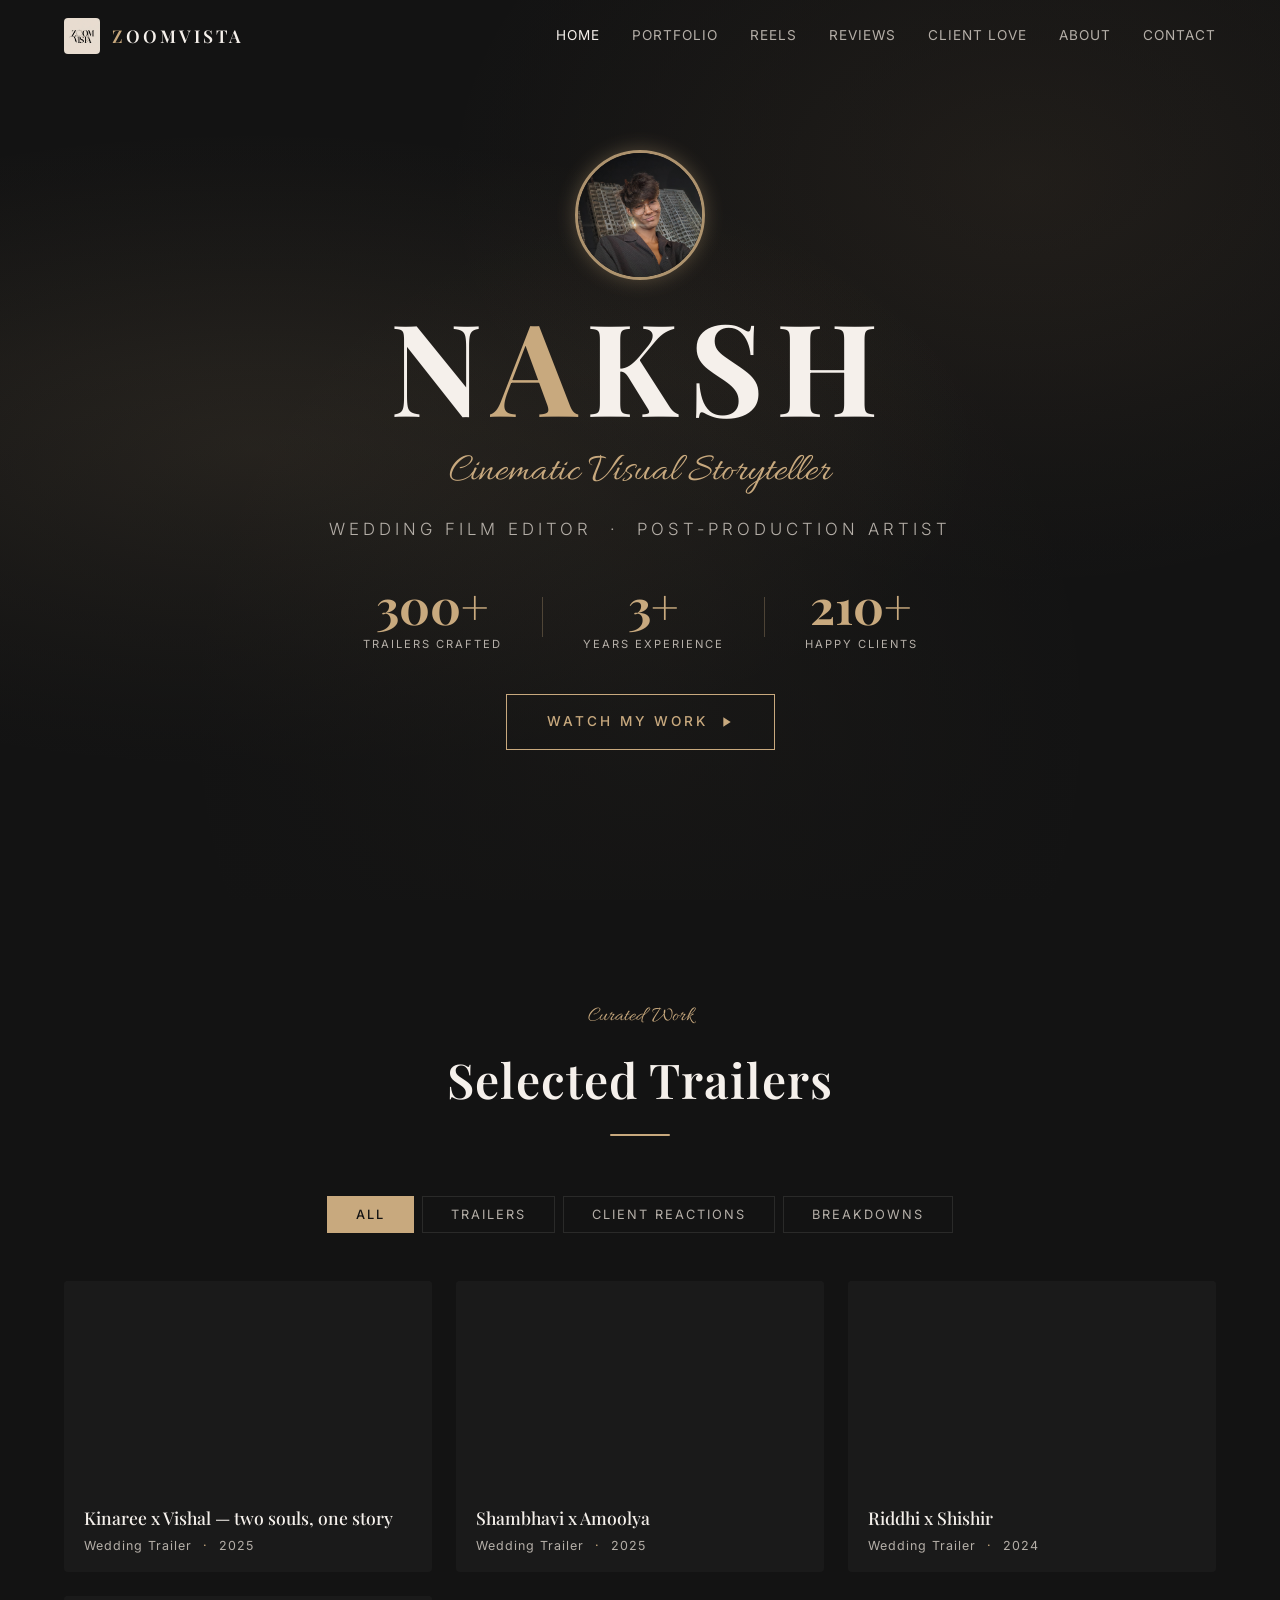
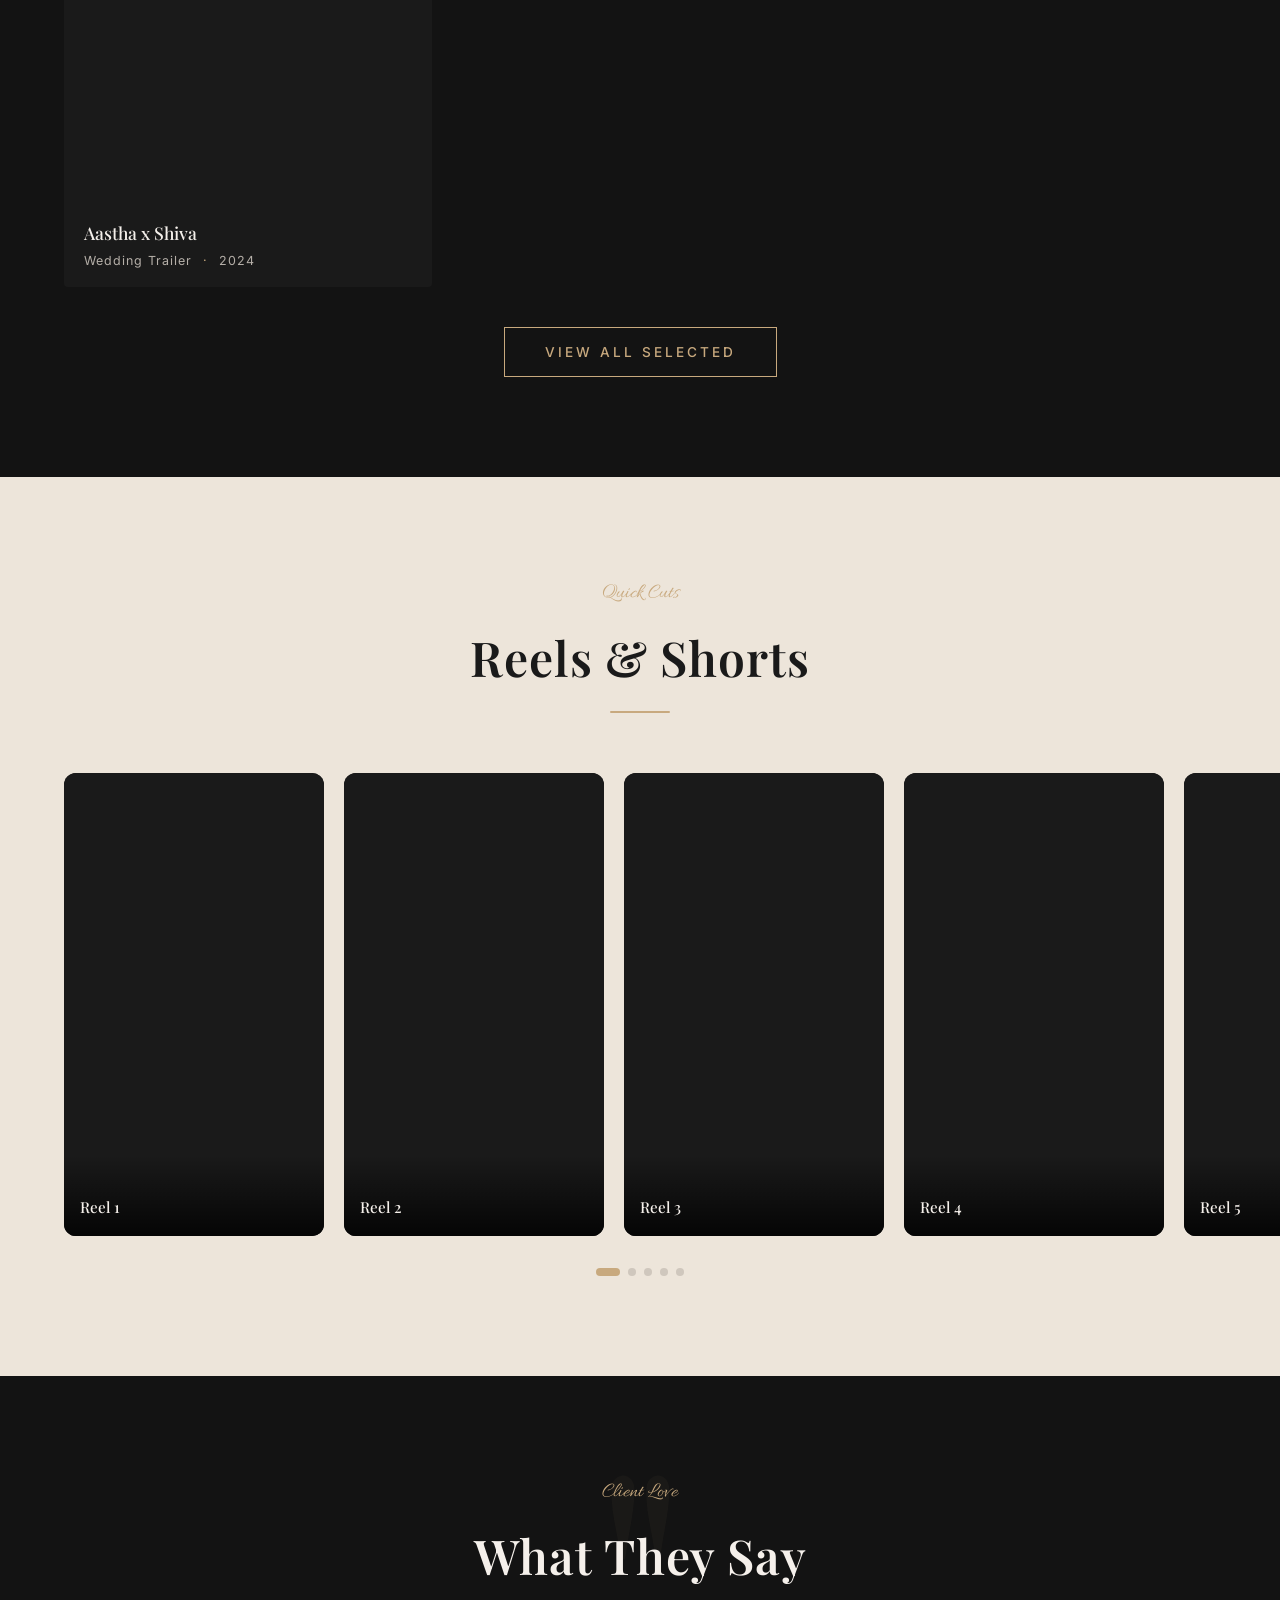
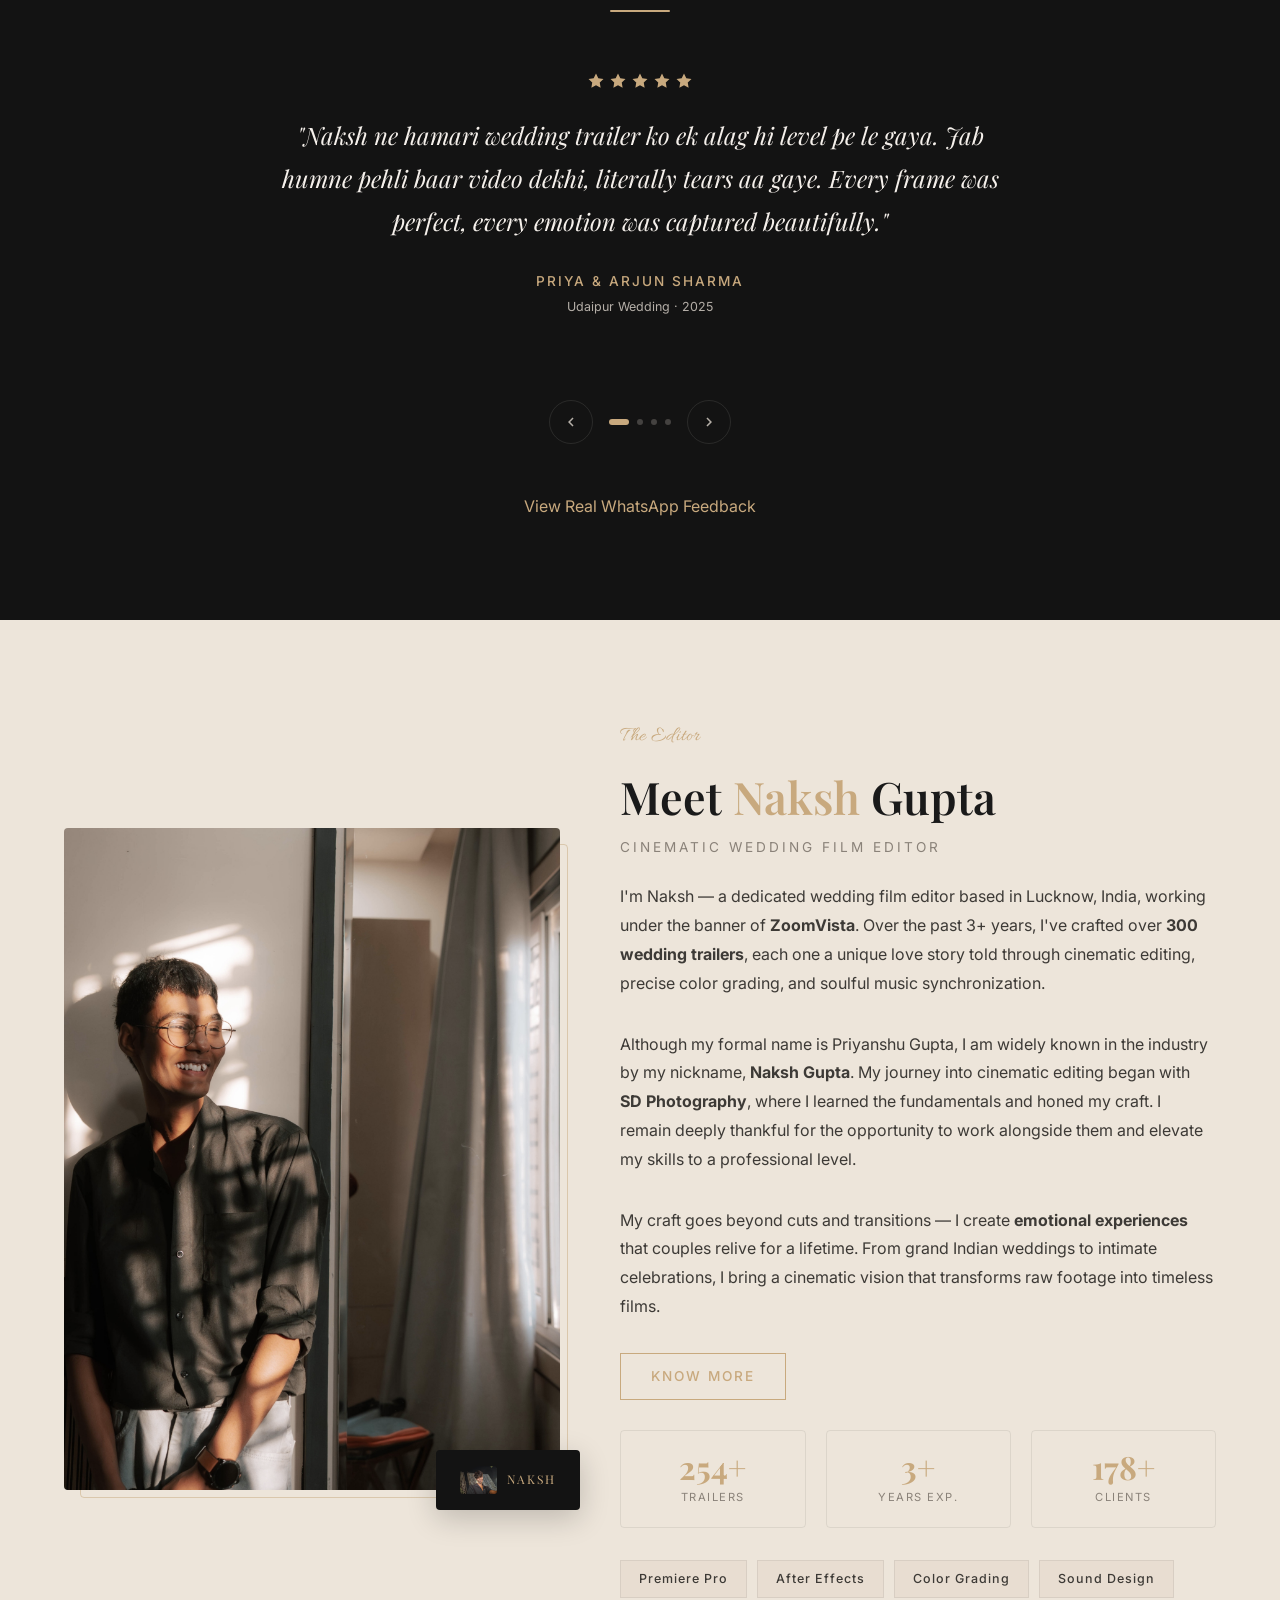
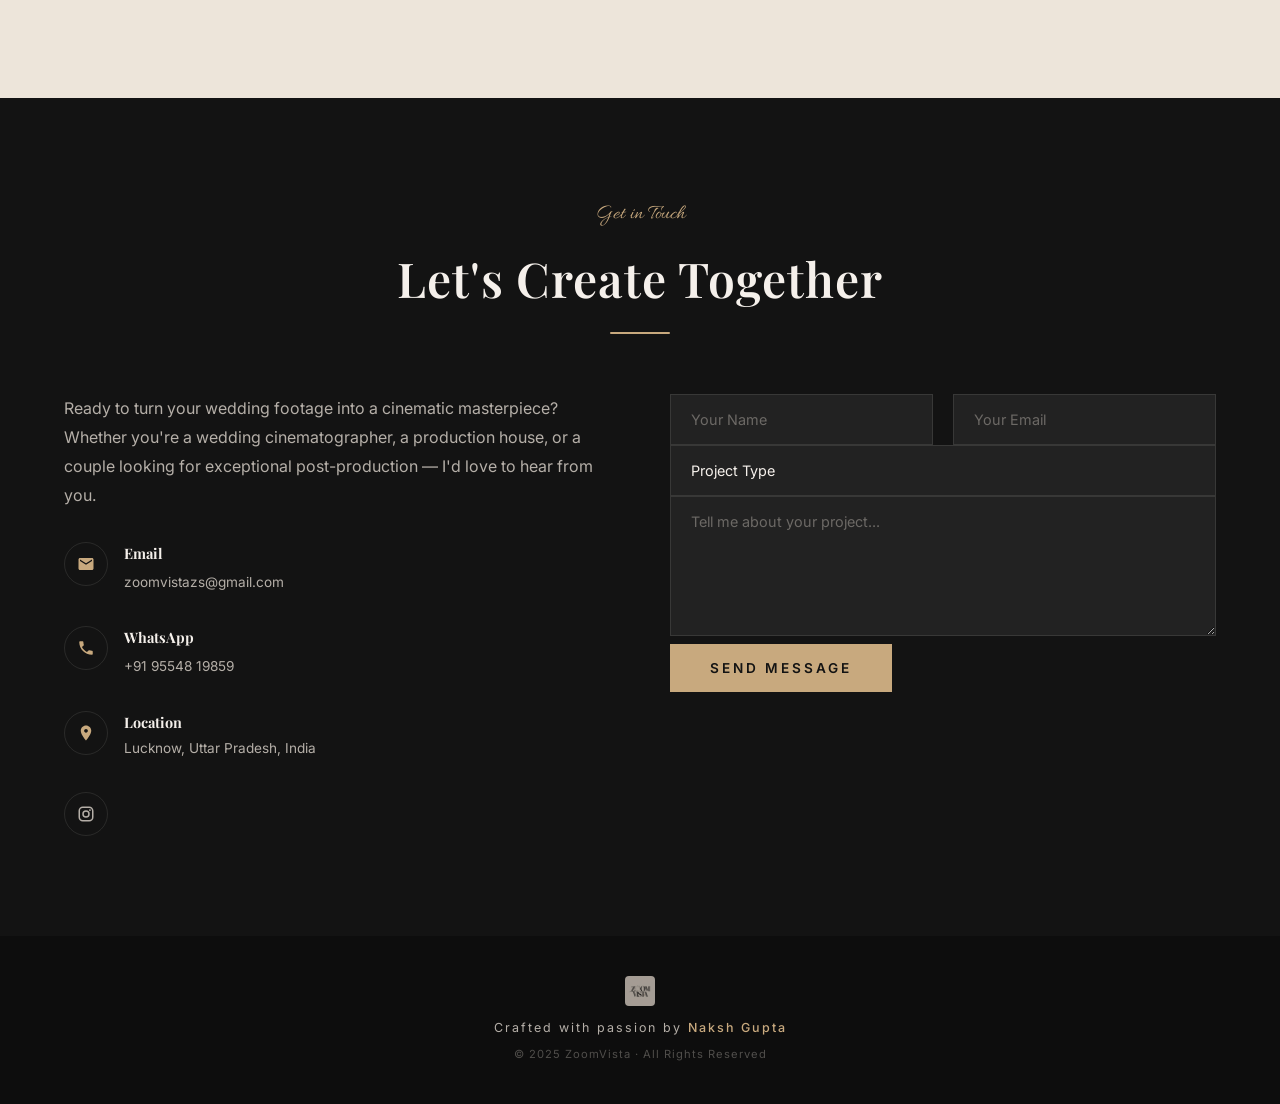
==== index.html @ 98e95752 "Initial commit for ZoomVista Portfolio" ====
<!DOCTYPE html>
<html lang="en">

<head>
  <meta charset="UTF-8">
  <meta name="viewport" content="width=device-width, initial-scale=1.0">
  <title>Naksh Gupta — Cinematic Wedding Film Editor | ZoomVista</title>
  <meta name="description"
    content="Naksh Gupta is a professional cinematic wedding film editor based in Lucknow, India. With 300+ wedding trailers crafted under ZoomVista, he specializes in emotional, cinematic storytelling for wedding films worldwide.">
  <meta name="keywords"
    content="wedding video editor, cinematic wedding films, wedding trailer editor, Naksh Gupta, ZoomVista, Lucknow, India, post-production, wedding cinematography">
  <meta property="og:title" content="Naksh Gupta — Cinematic Wedding Film Editor">
  <meta property="og:description" content="300+ wedding trailers crafted. Cinematic storytelling that moves hearts.">
  <meta property="og:type" content="website">
  <link rel="stylesheet" href="style.css">
</head>

<body>

  <!-- ===== PAGE LOADER ===== -->
  <div class="page-loader" id="pageLoader">
    <img src="logo.jpg" alt="ZoomVista" class="loader-logo">
    <div class="loader-bar"></div>
  </div>

  <!-- ===== NAVIGATION ===== -->
  <nav class="navbar" id="navbar">
    <div class="nav-container">
      <a href="#home" class="nav-brand">
        <img src="logo.jpg" alt="ZoomVista Logo" class="nav-logo">
        <span class="nav-name"><span>Z</span>oomVista</span>
      </a>
      <div class="nav-links">
        <a href="#home">Home</a>
        <a href="#portfolio">Portfolio</a>
        <a href="#reels">Reels</a>
        <a href="#reviews">Reviews</a>
        <a href="feedback.html">Client Love</a>
        <a href="#about">About</a>
        <a href="#contact">Contact</a>
      </div>
      <div class="hamburger" id="hamburger">
        <span></span>
        <span></span>
        <span></span>
      </div>
    </div>
  </nav>

  <!-- Mobile Nav -->
  <div class="mobile-nav" id="mobileNav">
    <a href="#home">Home</a>
    <a href="#portfolio">Portfolio</a>
    <a href="#reels">Reels</a>
    <a href="#reviews">Reviews</a>
    <a href="feedback.html">Client Love</a>
    <a href="#about">About</a>
    <a href="#contact">Contact</a>
  </div>

  <!-- ===== HERO SECTION ===== -->
  <section class="hero" id="home">
    <!-- 
      BACKGROUND VIDEO: Replace YOUR_SHOWREEL_ID with your Gumlet asset ID.
      Uncomment the div below and comment out .hero-gradient-bg to use a video background.
    -->
    <!--
    <div class="hero-video-bg">
      <iframe 
        src="https://play.gumlet.io/embed/YOUR_SHOWREEL_ID?autoplay=true&background=true&loop=true&preload=true" 
        width="100%" height="100%" 
        frameborder="0" 
        allow="autoplay; fullscreen; encrypted-media">
      </iframe>
    </div>
    -->

    <!-- Gradient Fallback (remove when using video bg) -->
    <div class="hero-gradient-bg"></div>

    <!-- Floating particles -->
    <div class="hero-particles">
      <div class="particle"></div>
      <div class="particle"></div>
      <div class="particle"></div>
      <div class="particle"></div>
      <div class="particle"></div>
      <div class="particle"></div>
      <div class="particle"></div>
      <div class="particle"></div>
      <div class="particle"></div>
      <div class="particle"></div>
    </div>

    <div class="hero-overlay"></div>

    <div class="hero-content">
      <img src="assets/naksh-photo.jpg" alt="Naksh Gupta" class="hero-avatar">
      <h1 class="hero-name">N<span class="gold">A</span>KSH</h1>
      <p class="hero-signature">Cinematic Visual Storyteller</p>
      <p class="hero-tagline">Wedding Film Editor &nbsp;·&nbsp; Post-Production Artist</p>

      <div class="hero-stats">
        <div class="hero-stat">
          <div class="stat-number" data-count="300">0</div>
          <div class="stat-label">Trailers Crafted</div>
        </div>
        <div class="hero-stat-divider"></div>
        <div class="hero-stat">
          <div class="stat-number" data-count="3">0</div>
          <div class="stat-label">Years Experience</div>
        </div>
        <div class="hero-stat-divider"></div>
        <div class="hero-stat">
          <div class="stat-number" data-count="210">0</div>
          <div class="stat-label">Happy Clients</div>
        </div>
      </div>

      <a href="#portfolio" class="hero-cta">
        Watch My Work
        <svg viewBox="0 0 24 24">
          <path d="M8 5v14l11-7z" />
        </svg>
      </a>
    </div>
  </section>

  <!-- ===== PORTFOLIO SECTION ===== -->
  <section class="portfolio" id="portfolio">
    <div class="container">
      <div class="section-heading reveal">
        <span class="accent-text">Curated Work</span>
        <h2>Selected Trailers</h2>
        <div class="heading-line"></div>
      </div>

      <div class="filter-tabs reveal">
        <button class="filter-tab active" data-filter="all">All</button>
        <button class="filter-tab" data-filter="trailer">Trailers</button>
        <button class="filter-tab" data-filter="reaction">Client Reactions</button>
        <button class="filter-tab" data-filter="breakdown">Breakdowns</button>
      </div>

      <div class="video-grid">
        <!-- VIDEO CARD 1 -->
        <div class="video-card reveal" data-category="trailer">
          <div class="video-wrapper">
            <iframe loading="lazy" title="Gumlet video player"
              src="https://play.gumlet.io/embed/69dea1a81fa8b408f622060b?background=false&autoplay=false&loop=false&disable_player_controls=false"
              style="border:none; position: absolute; top: 0; left: 0; height: 100%; width: 100%;"
              referrerpolicy="origin"
              allow="accelerometer; gyroscope; autoplay; encrypted-media; picture-in-picture; fullscreen;clipboard-write;"></iframe>
          </div>
          <div class="video-info">
            <h3>Kinaree x Vishal — two souls, one story, and a beautiful journey that’s just beginning. </h3>
            <p class="video-meta">Wedding Trailer <span>·</span> 2025</p>
          </div>
        </div>

        <!-- VIDEO CARD 2 -->
        <div class="video-card reveal reveal-delay-1" data-category="trailer">
          <div class="video-wrapper">
            <iframe loading="lazy" title="Gumlet video player"
              src="https://play.gumlet.io/embed/69dea8dfdbd80813257f2b3c?background=false&autoplay=false&loop=false&disable_player_controls=false"
              style="border:none; position: absolute; top: 0; left: 0; height: 100%; width: 100%;"
              referrerpolicy="origin"
              allow="accelerometer; gyroscope; autoplay; encrypted-media; picture-in-picture; fullscreen;clipboard-write;"></iframe>
          </div>
          <div class="video-info">
            <h3>Shambhavi x Amoolya — a love that feels effortless, yet unforgettable. ✨🎬</h3>
            <p class="video-meta">Wedding Trailer <span>·</span> 2025</p>
          </div>
        </div>

        <!-- VIDEO CARD 3 -->
        <div class="video-card reveal" data-category="trailer">
          <div class="video-wrapper">
            <iframe loading="lazy" title="Gumlet video player"
              src="https://play.gumlet.io/embed/69dea8df0e45fb2cfcef0d13?background=false&autoplay=false&loop=false&disable_player_controls=false"
              style="border:none; position: absolute; top: 0; left: 0; height: 100%; width: 100%;"
              referrerpolicy="origin"
              allow="accelerometer; gyroscope; autoplay; encrypted-media; picture-in-picture; fullscreen; clipboard-write;"></iframe>
          </div>
          <div class="video-info">
            <h3>Riddhi x Shishir — where every glance feels like home, and every moment turns into a memory</h3>
            <p class="video-meta">Wedding Trailer <span>·</span> 2024</p>
          </div>
        </div>

        <!-- VIDEO CARD 4 -->
        <div class="video-card reveal reveal-delay-1" data-category="trailer">
          <div class="video-wrapper">
            <iframe loading="lazy" title="Gumlet video player"
              src="https://play.gumlet.io/embed/69dea1840e45fb2cfcee7081?background=false&autoplay=false&loop=false&disable_player_controls=false"
              style="border:none; position: absolute; top: 0; left: 0; height: 100%; width: 100%;"
              referrerpolicy="origin"
              allow="accelerometer; gyroscope; autoplay; encrypted-media; picture-in-picture; fullscreen; clipboard-write;"></iframe>
          </div>
          <div class="video-info">
            <h3>Aastha x Shiva — a bond written in fate, unfolding into a timeless love story. </h3>
            <p class="video-meta">Wedding Trailer <span>·</span> 2024</p>
          </div>
        </div>

        <!-- VIDEO CARD 5 -->
        <div class="video-card reveal" data-category="trailer">
          <div class="video-wrapper">
            <iframe loading="lazy" title="Gumlet video player"
              src="https://play.gumlet.io/embed/69dea8dfdbd80813257f2b45?background=false&autoplay=false&loop=false&disable_player_controls=false"
              style="border:none; position: absolute; top: 0; left: 0; height: 100%; width: 100%;"
              referrerpolicy="origin"
              allow="accelerometer; gyroscope; autoplay; encrypted-media; picture-in-picture; fullscreen; clipboard-write;"></iframe>
          </div>
          <div class="video-info">
            <h3>Akshay x Sonakshi — two hearts, one vibe, and a story that just feels right</h3>
            <p class="video-meta">Wedding Trailer <span>·</span> 2023</p>
          </div>
        </div>

        <!-- VIDEO CARD 6 -->
        <div class="video-card reveal reveal-delay-1" data-category="reaction">
          <div class="video-wrapper">
            <div class="video-placeholder">
              <svg viewBox="0 0 24 24">
                <path d="M8 5v14l11-7z" />
              </svg>
              <span>Reaction Video</span>
            </div>
          </div>
          <div class="video-info">
            <h3>Client Reaction</h3>
            <p class="video-meta">Live Review <span>·</span> 2024</p>
          </div>
        </div>

        <!-- VIDEO CARD 7 -->
        <div class="video-card reveal" data-category="breakdown">
          <div class="video-wrapper" style="padding-top: 0; aspect-ratio: 9/16;">
            <iframe loading="lazy" title="Gumlet video player"
              src="https://play.gumlet.io/embed/69dec4621fa8b408f62504fa?background=false&autoplay=false&loop=false&disable_player_controls=false"
              style="border:none; position: absolute; top: 0; left: 0; height: 100%; width: 100%;"
              referrerpolicy="origin"
              allow="accelerometer; gyroscope; autoplay; encrypted-media; picture-in-picture; fullscreen;clipboard-write;"></iframe>
          </div>
          <div class="video-info">
            <h3>Timeline Breakdown 1</h3>
            <p class="video-meta">Editing Process <span>·</span> 2024</p>
          </div>
        </div>

        <!-- VIDEO CARD 8 -->
        <div class="video-card reveal reveal-delay-1" data-category="breakdown">
          <div class="video-wrapper" style="padding-top: 0; aspect-ratio: 9/16;">
            <iframe loading="lazy" title="Gumlet video player"
              src="https://play.gumlet.io/embed/69dec4620e45fb2cfcf17169?background=false&autoplay=false&loop=false&disable_player_controls=false"
              style="border:none; position: absolute; top: 0; left: 0; height: 100%; width: 100%;"
              referrerpolicy="origin"
              allow="accelerometer; gyroscope; autoplay; encrypted-media; picture-in-picture; fullscreen;clipboard-write;"></iframe>
          </div>
          <div class="video-info">
            <h3>Timeline Breakdown 2</h3>
            <p class="video-meta">Editing Process <span>·</span> 2024</p>
          </div>
        </div>

        <!-- VIDEO CARD 9 -->
        <div class="video-card reveal" data-category="breakdown">
          <div class="video-wrapper" style="padding-top: 0; aspect-ratio: 9/16;">
            <iframe loading="lazy" title="Gumlet video player"
              src="https://play.gumlet.io/embed/69dec462dbd8081325818aa4?background=false&autoplay=false&loop=false&disable_player_controls=false"
              style="border:none; position: absolute; top: 0; left: 0; height: 100%; width: 100%;"
              referrerpolicy="origin"
              allow="accelerometer; gyroscope; autoplay; encrypted-media; picture-in-picture; fullscreen;clipboard-write;"></iframe>
          </div>
          <div class="video-info">
            <h3>Timeline Breakdown 3</h3>
            <p class="video-meta">Editing Process <span>·</span> 2024</p>
          </div>
        </div>

        <!-- VIDEO CARD 10 -->
        <div class="video-card reveal reveal-delay-1" data-category="breakdown">
          <div class="video-wrapper" style="position:relative;aspect-ratio:9/16;">
            <iframe loading="lazy" title="Gumlet video player"
              src="https://play.gumlet.io/embed/69dffd55a9b612503f1845fc?background=false&autoplay=false&loop=false&disable_player_controls=false"
              style="border:none; position: absolute; top: 0; left: 0; height: 100%; width: 100%;"
              referrerpolicy="origin"
              allow="accelerometer; gyroscope; autoplay; encrypted-media; picture-in-picture; fullscreen;clipboard-write;"></iframe>
          </div>
          <div class="video-info">
            <h3>Timeline Breakdown 4</h3>
            <p class="video-meta">Editing Process <span>·</span> 2024</p>
          </div>
        </div>
      </div>

      <div id="viewMoreWrapper" style="text-align: center; margin-top: 40px; display: none;">
        <button id="viewMoreBtn" class="hero-cta">View All Selected</button>
      </div>
    </div>
  </section>

  <!-- ===== REELS SECTION ===== -->
  <section class="reels" id="reels">
    <div class="container">
      <div class="section-heading reveal">
        <span class="accent-text">Quick Cuts</span>
        <h2>Reels & Shorts</h2>
        <div class="heading-line"></div>
      </div>
    </div>

    <div class="reels-slider" id="reelsSlider">
      <!-- REEL 1 -->
      <div class="reel-card">
        <div class="reel-wrapper">
          <iframe loading="lazy" title="Gumlet video player"
            src="https://play.gumlet.io/embed/69e004a3e034f96e26e07c93?background=false&autoplay=false&loop=false&disable_player_controls=false"
            style="border:none; position: absolute; top: 0; left: 0; height: 100%; width: 100%;" referrerpolicy="origin"
            allow="accelerometer; gyroscope; autoplay; encrypted-media; picture-in-picture; fullscreen;clipboard-write;"></iframe>
        </div>
        <div class="reel-title">
          <h4>Reel 1</h4>
        </div>
      </div>

      <!-- REEL 2 -->
      <div class="reel-card">
        <div class="reel-wrapper">
          <iframe loading="lazy" title="Gumlet video player"
            src="https://play.gumlet.io/embed/69e004a3e034f96e26e07c68?background=false&autoplay=false&loop=false&disable_player_controls=false"
            style="border:none; position: absolute; top: 0; left: 0; height: 100%; width: 100%;" referrerpolicy="origin"
            allow="accelerometer; gyroscope; autoplay; encrypted-media; picture-in-picture; fullscreen;clipboard-write;"></iframe>
        </div>
        <div class="reel-title">
          <h4>Reel 2</h4>
        </div>
      </div>

      <!-- REEL 3 -->
      <div class="reel-card">
        <div class="reel-wrapper">
          <iframe loading="lazy" title="Gumlet video player"
            src="https://play.gumlet.io/embed/69e004a3e034f96e26e07c7d?background=false&autoplay=false&loop=false&disable_player_controls=false"
            style="border:none; position: absolute; top: 0; left: 0; height: 100%; width: 100%;" referrerpolicy="origin"
            allow="accelerometer; gyroscope; autoplay; encrypted-media; picture-in-picture; fullscreen;clipboard-write;"></iframe>
        </div>
        <div class="reel-title">
          <h4>Reel 3</h4>
        </div>
      </div>

      <!-- REEL 4 -->
      <div class="reel-card">
        <div class="reel-wrapper">
          <iframe loading="lazy" title="Gumlet video player"
            src="https://play.gumlet.io/embed/69e004a3e034f96e26e07c6c?background=false&autoplay=false&loop=false&disable_player_controls=false"
            style="border:none; position: absolute; top: 0; left: 0; height: 100%; width: 100%;" referrerpolicy="origin"
            allow="accelerometer; gyroscope; autoplay; encrypted-media; picture-in-picture; fullscreen;clipboard-write;"></iframe>
        </div>
        <div class="reel-title">
          <h4>Reel 4</h4>
        </div>
      </div>

      <!-- REEL 5 -->
      <div class="reel-card">
        <div class="reel-wrapper">
          <iframe loading="lazy" title="Gumlet video player"
            src="https://play.gumlet.io/embed/69e004a3e034f96e26e07c66?background=false&autoplay=false&loop=false&disable_player_controls=false"
            style="border:none; position: absolute; top: 0; left: 0; height: 100%; width: 100%;" referrerpolicy="origin"
            allow="accelerometer; gyroscope; autoplay; encrypted-media; picture-in-picture; fullscreen;clipboard-write;"></iframe>
        </div>
        <div class="reel-title">
          <h4>Reel 5</h4>
        </div>
      </div>

      <!-- REEL 6 -->
      <div class="reel-card">
        <div class="reel-wrapper">
          <iframe loading="lazy" title="Gumlet video player"
            src="https://play.gumlet.io/embed/69e004a3aa34550ef76abb25?background=false&autoplay=false&loop=false&disable_player_controls=false"
            style="border:none; position: absolute; top: 0; left: 0; height: 100%; width: 100%;" referrerpolicy="origin"
            allow="accelerometer; gyroscope; autoplay; encrypted-media; picture-in-picture; fullscreen;clipboard-write;"></iframe>
        </div>
        <div class="reel-title">
          <h4>Reel 6</h4>
        </div>
      </div>

      <!-- REEL 7 -->
      <div class="reel-card">
        <div class="reel-wrapper">
          <iframe loading="lazy" title="Gumlet video player"
            src="https://play.gumlet.io/embed/69e004a2aa34550ef76abb14?background=false&autoplay=false&loop=false&disable_player_controls=false"
            style="border:none; position: absolute; top: 0; left: 0; height: 100%; width: 100%;" referrerpolicy="origin"
            allow="accelerometer; gyroscope; autoplay; encrypted-media; picture-in-picture; fullscreen;clipboard-write;"></iframe>
        </div>
        <div class="reel-title">
          <h4>Reel 7</h4>
        </div>
      </div>

      <!-- REEL 8 -->
      <div class="reel-card">
        <div class="reel-wrapper">
          <iframe loading="lazy" title="Gumlet video player"
            src="https://play.gumlet.io/embed/69e004a3a9b612503f1905c2?background=false&autoplay=false&loop=false&disable_player_controls=false"
            style="border:none; position: absolute; top: 0; left: 0; height: 100%; width: 100%;" referrerpolicy="origin"
            allow="accelerometer; gyroscope; autoplay; encrypted-media; picture-in-picture; fullscreen;clipboard-write;"></iframe>
        </div>
        <div class="reel-title">
          <h4>Reel 8</h4>
        </div>
      </div>

      <!-- REEL 9 -->
      <div class="reel-card">
        <div class="reel-wrapper">
          <iframe loading="lazy" title="Gumlet video player"
            src="https://play.gumlet.io/embed/69e004a3e034f96e26e07c87?background=false&autoplay=false&loop=false&disable_player_controls=false"
            style="border:none; position: absolute; top: 0; left: 0; height: 100%; width: 100%;" referrerpolicy="origin"
            allow="accelerometer; gyroscope; autoplay; encrypted-media; picture-in-picture; fullscreen;clipboard-write;"></iframe>
        </div>
        <div class="reel-title">
          <h4>Reel 9</h4>
        </div>
      </div>

      <!-- REEL 10 -->
      <div class="reel-card">
        <div class="reel-wrapper">
          <iframe loading="lazy" title="Gumlet video player"
            src="https://play.gumlet.io/embed/69e00013a9b612503f188d77?background=false&autoplay=false&loop=false&disable_player_controls=false"
            style="border:none; position: absolute; top: 0; left: 0; height: 100%; width: 100%;" referrerpolicy="origin"
            allow="accelerometer; gyroscope; autoplay; encrypted-media; picture-in-picture; fullscreen;clipboard-write;"></iframe>
        </div>
        <div class="reel-title">
          <h4>Reel 10</h4>
        </div>
      </div>
    </div>

    <div class="reels-dots" id="reelsDots">
      <button class="reels-dot active"></button>
      <button class="reels-dot"></button>
      <button class="reels-dot"></button>
      <button class="reels-dot"></button>
      <button class="reels-dot"></button>
    </div>
  </section>

  <!-- ===== REVIEWS SECTION ===== -->
  <section class="reviews" id="reviews">
    <div class="container">
      <div class="section-heading reveal">
        <span class="accent-text">Client Love</span>
        <h2>What They Say</h2>
        <div class="heading-line"></div>
      </div>

      <div class="reviews-slider">
        <div class="reviews-track" id="reviewsTrack">
          <!-- REVIEW 1 -->
          <div class="review-card">
            <div class="review-stars">
              <svg viewBox="0 0 24 24">
                <path
                  d="M12 2l3.09 6.26L22 9.27l-5 4.87 1.18 6.88L12 17.77l-6.18 3.25L7 14.14 2 9.27l6.91-1.01L12 2z" />
              </svg>
              <svg viewBox="0 0 24 24">
                <path
                  d="M12 2l3.09 6.26L22 9.27l-5 4.87 1.18 6.88L12 17.77l-6.18 3.25L7 14.14 2 9.27l6.91-1.01L12 2z" />
              </svg>
              <svg viewBox="0 0 24 24">
                <path
                  d="M12 2l3.09 6.26L22 9.27l-5 4.87 1.18 6.88L12 17.77l-6.18 3.25L7 14.14 2 9.27l6.91-1.01L12 2z" />
              </svg>
              <svg viewBox="0 0 24 24">
                <path
                  d="M12 2l3.09 6.26L22 9.27l-5 4.87 1.18 6.88L12 17.77l-6.18 3.25L7 14.14 2 9.27l6.91-1.01L12 2z" />
              </svg>
              <svg viewBox="0 0 24 24">
                <path
                  d="M12 2l3.09 6.26L22 9.27l-5 4.87 1.18 6.88L12 17.77l-6.18 3.25L7 14.14 2 9.27l6.91-1.01L12 2z" />
              </svg>
            </div>
            <p class="review-text">"Naksh ne hamari wedding trailer ko ek alag hi level pe le gaya. Jab humne pehli baar
              video dekhi, literally tears aa gaye. Every frame was perfect, every emotion was captured beautifully."
            </p>
            <p class="review-author">Priya & Arjun Sharma</p>
            <p class="review-role">Udaipur Wedding · 2025</p>
          </div>

          <!-- REVIEW 2 -->
          <div class="review-card">
            <div class="review-stars">
              <svg viewBox="0 0 24 24">
                <path
                  d="M12 2l3.09 6.26L22 9.27l-5 4.87 1.18 6.88L12 17.77l-6.18 3.25L7 14.14 2 9.27l6.91-1.01L12 2z" />
              </svg>
              <svg viewBox="0 0 24 24">
                <path
                  d="M12 2l3.09 6.26L22 9.27l-5 4.87 1.18 6.88L12 17.77l-6.18 3.25L7 14.14 2 9.27l6.91-1.01L12 2z" />
              </svg>
              <svg viewBox="0 0 24 24">
                <path
                  d="M12 2l3.09 6.26L22 9.27l-5 4.87 1.18 6.88L12 17.77l-6.18 3.25L7 14.14 2 9.27l6.91-1.01L12 2z" />
              </svg>
              <svg viewBox="0 0 24 24">
                <path
                  d="M12 2l3.09 6.26L22 9.27l-5 4.87 1.18 6.88L12 17.77l-6.18 3.25L7 14.14 2 9.27l6.91-1.01L12 2z" />
              </svg>
              <svg viewBox="0 0 24 24">
                <path
                  d="M12 2l3.09 6.26L22 9.27l-5 4.87 1.18 6.88L12 17.77l-6.18 3.25L7 14.14 2 9.27l6.91-1.01L12 2z" />
              </svg>
            </div>
            <p class="review-text">"Working with Naksh was an absolute pleasure. He understood our vision perfectly and
              delivered a cinematic masterpiece. The color grading, the pacing, the music sync — everything was on
              point. Highly recommended!"</p>
            <p class="review-author">Meera & Karan Mehta</p>
            <p class="review-role">Jaipur Wedding · 2025</p>
          </div>

          <!-- REVIEW 3 -->
          <div class="review-card">
            <div class="review-stars">
              <svg viewBox="0 0 24 24">
                <path
                  d="M12 2l3.09 6.26L22 9.27l-5 4.87 1.18 6.88L12 17.77l-6.18 3.25L7 14.14 2 9.27l6.91-1.01L12 2z" />
              </svg>
              <svg viewBox="0 0 24 24">
                <path
                  d="M12 2l3.09 6.26L22 9.27l-5 4.87 1.18 6.88L12 17.77l-6.18 3.25L7 14.14 2 9.27l6.91-1.01L12 2z" />
              </svg>
              <svg viewBox="0 0 24 24">
                <path
                  d="M12 2l3.09 6.26L22 9.27l-5 4.87 1.18 6.88L12 17.77l-6.18 3.25L7 14.14 2 9.27l6.91-1.01L12 2z" />
              </svg>
              <svg viewBox="0 0 24 24">
                <path
                  d="M12 2l3.09 6.26L22 9.27l-5 4.87 1.18 6.88L12 17.77l-6.18 3.25L7 14.14 2 9.27l6.91-1.01L12 2z" />
              </svg>
              <svg viewBox="0 0 24 24">
                <path
                  d="M12 2l3.09 6.26L22 9.27l-5 4.87 1.18 6.88L12 17.77l-6.18 3.25L7 14.14 2 9.27l6.91-1.01L12 2z" />
              </svg>
            </div>
            <p class="review-text">"We got our trailer on time and it exceeded all expectations. Naksh's editing style
              is truly world-class. The way he weaves emotions into every cut is remarkable. Our families couldn't stop
              watching it on repeat!"</p>
            <p class="review-author">Ananya & Rohit Verma</p>
            <p class="review-role">Lucknow Wedding · 2024</p>
          </div>

          <!-- REVIEW 4 -->
          <div class="review-card">
            <div class="review-stars">
              <svg viewBox="0 0 24 24">
                <path
                  d="M12 2l3.09 6.26L22 9.27l-5 4.87 1.18 6.88L12 17.77l-6.18 3.25L7 14.14 2 9.27l6.91-1.01L12 2z" />
              </svg>
              <svg viewBox="0 0 24 24">
                <path
                  d="M12 2l3.09 6.26L22 9.27l-5 4.87 1.18 6.88L12 17.77l-6.18 3.25L7 14.14 2 9.27l6.91-1.01L12 2z" />
              </svg>
              <svg viewBox="0 0 24 24">
                <path
                  d="M12 2l3.09 6.26L22 9.27l-5 4.87 1.18 6.88L12 17.77l-6.18 3.25L7 14.14 2 9.27l6.91-1.01L12 2z" />
              </svg>
              <svg viewBox="0 0 24 24">
                <path
                  d="M12 2l3.09 6.26L22 9.27l-5 4.87 1.18 6.88L12 17.77l-6.18 3.25L7 14.14 2 9.27l6.91-1.01L12 2z" />
              </svg>
              <svg viewBox="0 0 24 24">
                <path
                  d="M12 2l3.09 6.26L22 9.27l-5 4.87 1.18 6.88L12 17.77l-6.18 3.25L7 14.14 2 9.27l6.91-1.01L12 2z" />
              </svg>
            </div>
            <p class="review-text">"As a wedding cinematographer, I've worked with many editors — Naksh stands out. His
              understanding of pacing, color science, and storytelling makes him one of the best in the business. I
              trust him completely with my footage."</p>
            <p class="review-author">Ravi Kumar</p>
            <p class="review-role">Wedding Cinematographer · Delhi</p>
          </div>
        </div>
      </div>

      <div class="reviews-controls">
        <button class="review-btn" id="reviewPrev">
          <svg viewBox="0 0 24 24">
            <path d="M15.41 7.41L14 6l-6 6 6 6 1.41-1.41L10.83 12z" />
          </svg>
        </button>
        <div class="reviews-dots" id="reviewsDots">
          <button class="reviews-dot active"></button>
          <button class="reviews-dot"></button>
          <button class="reviews-dot"></button>
          <button class="reviews-dot"></button>
        </div>
        <button class="review-btn" id="reviewNext">
          <svg viewBox="0 0 24 24">
            <path d="M10 6L8.59 7.41 13.17 12l-4.58 4.59L10 18l6-6z" />
          </svg>
        </button>
      </div>

      <div style="text-align: center; margin-top: 50px;" class="reveal reveal-delay-2">
        <a href="feedback.html" class="btn btn-outline" style="border-color: var(--accent-gold); color: var(--accent-gold);">View Real WhatsApp Feedback</a>
      </div>
    </div>
  </section>

  <!-- ===== ABOUT SECTION ===== -->
  <section class="about" id="about">
    <div class="container">
      <div class="about-grid">
        <!-- Image Side -->
        <div class="about-image-wrapper reveal">
          <!-- Replace this with your actual photo -->
          <img src="assets/IMG_20260415_025946.jpg" alt="Naksh Gupta — Wedding Film Editor" class="about-image">
          <div class="about-image-frame"></div>
          <div class="about-badge">
            <img src="assets/naksh-photo.jpg" alt="Naksh">
            <span>Naksh</span>
          </div>
        </div>

        <!-- Content Side -->
        <div class="about-content reveal reveal-delay-2">
          <span class="accent-text">The Editor</span>
          <h2>Meet <span>Naksh</span> Gupta</h2>
          <p class="about-subtitle">Cinematic Wedding Film Editor</p>
          <p class="about-text">
            I'm Naksh — a dedicated wedding film editor based in Lucknow, India, working under the banner of
            <strong>ZoomVista</strong>.
            Over the past 3+ years, I've crafted over <strong>300 wedding trailers</strong>, each one a unique love
            story told through cinematic editing,
            precise color grading, and soulful music synchronization.
          </p>
          <p class="about-text">
            Although my formal name is Priyanshu Gupta, I am widely known in the industry by my nickname, <strong>Naksh
              Gupta</strong>.
            My journey into cinematic editing began with <strong>SD Photography</strong>, where I learned the
            fundamentals and honed my craft. I remain deeply thankful for the opportunity to work alongside them and
            elevate my skills to a professional level.
          </p>
          <p class="about-text">
            My craft goes beyond cuts and transitions — I create <strong>emotional experiences</strong> that couples
            relive for a lifetime.
            From grand Indian weddings to intimate celebrations, I bring a cinematic vision that transforms raw footage
            into
            timeless films.
          </p>
          <a href="blog.html" class="btn-blog">Know More</a>

          <div class="about-stats">
            <div class="about-stat">
              <div class="stat-num" data-count="300">0</div>
              <div class="stat-txt">Trailers</div>
            </div>
            <div class="about-stat">
              <div class="stat-num" data-count="3">0</div>
              <div class="stat-txt">Years Exp.</div>
            </div>
            <div class="about-stat">
              <div class="stat-num" data-count="210">0</div>
              <div class="stat-txt">Clients</div>
            </div>
          </div>

          <div class="about-skills">
            <span class="skill-tag">Premiere Pro</span>
            <span class="skill-tag">After Effects</span>
            <span class="skill-tag">Color Grading</span>
            <span class="skill-tag">Sound Design</span>
          </div>
        </div>
      </div>
    </div>
  </section>

  <!-- ===== CONTACT SECTION ===== -->
  <section class="contact" id="contact">
    <div class="container">
      <div class="section-heading reveal">
        <span class="accent-text">Get in Touch</span>
        <h2>Let's Create Together</h2>
        <div class="heading-line"></div>
      </div>

      <div class="contact-grid">
        <!-- Info Side -->
        <div class="contact-info reveal">
          <p class="contact-info-text">
            Ready to turn your wedding footage into a cinematic masterpiece? Whether you're a wedding cinematographer,
            a production house, or a couple looking for exceptional post-production — I'd love to hear from you.
          </p>

          <div class="contact-detail">
            <div class="contact-detail-icon">
              <svg viewBox="0 0 24 24">
                <path
                  d="M20 4H4c-1.1 0-1.99.9-1.99 2L2 18c0 1.1.9 2 2 2h16c1.1 0 2-.9 2-2V6c0-1.1-.9-2-2-2zm0 4l-8 5-8-5V6l8 5 8-5v2z" />
              </svg>
            </div>
            <div>
              <h4>Email</h4>
              <a href="mailto:zoomvistazs@gmail.com">zoomvistazs@gmail.com</a>
            </div>
          </div>

          <div class="contact-detail">
            <div class="contact-detail-icon">
              <svg viewBox="0 0 24 24">
                <path
                  d="M6.62 10.79c1.44 2.83 3.76 5.14 6.59 6.59l2.2-2.2c.27-.27.67-.36 1.02-.24 1.12.37 2.33.57 3.57.57.55 0 1 .45 1 1V20c0 .55-.45 1-1 1-9.39 0-17-7.61-17-17 0-.55.45-1 1-1h3.5c.55 0 1 .45 1 1 0 1.25.2 2.45.57 3.57.11.35.03.74-.25 1.02l-2.2 2.2z" />
              </svg>
            </div>
            <div>
              <h4>WhatsApp</h4>
              <a href="https://wa.me/919554819859" target="_blank">+91 95548 19859</a>
            </div>
          </div>

          <div class="contact-detail">
            <div class="contact-detail-icon">
              <svg viewBox="0 0 24 24">
                <path
                  d="M12 2C8.13 2 5 5.13 5 9c0 5.25 7 13 7 13s7-7.75 7-13c0-3.87-3.13-7-7-7zm0 9.5c-1.38 0-2.5-1.12-2.5-2.5s1.12-2.5 2.5-2.5 2.5 1.12 2.5 2.5-1.12 2.5-2.5 2.5z" />
              </svg>
            </div>
            <div>
              <h4>Location</h4>
              <p>Lucknow, Uttar Pradesh, India</p>
            </div>
          </div>

          <div class="contact-socials">
            <!-- Instagram -->
            <a href="https://www.instagram.com/zoom_vista_?igsh=dnkycGl3enBhcGc5" class="social-link" target="_blank"
              aria-label="Instagram">
              <svg viewBox="0 0 24 24">
                <path
                  d="M7.8 2h8.4C19.4 2 22 4.6 22 7.8v8.4a5.8 5.8 0 0 1-5.8 5.8H7.8C4.6 22 2 19.4 2 16.2V7.8A5.8 5.8 0 0 1 7.8 2m-.2 2A3.6 3.6 0 0 0 4 7.6v8.8C4 18.39 5.61 20 7.6 20h8.8a3.6 3.6 0 0 0 3.6-3.6V7.6C20 5.61 18.39 4 16.4 4H7.6m9.65 1.5a1.25 1.25 0 0 1 1.25 1.25A1.25 1.25 0 0 1 17.25 8 1.25 1.25 0 0 1 16 6.75a1.25 1.25 0 0 1 1.25-1.25M12 7a5 5 0 0 1 5 5 5 5 0 0 1-5 5 5 5 0 0 1-5-5 5 5 0 0 1 5-5m0 2a3 3 0 0 0-3 3 3 3 0 0 0 3 3 3 3 0 0 0 3-3 3 3 0 0 0-3-3z" />
              </svg>
            </a>
          </div>
        </div>

        <!-- Form Side -->
        <div class="contact-form reveal reveal-delay-2">
          <form id="contactForm">
            <div class="form-row">
              <div class="form-group">
                <input type="text" id="formName" placeholder="Your Name" required>
              </div>
              <div class="form-group">
                <input type="email" id="formEmail" placeholder="Your Email" required>
              </div>
            </div>
            <div class="form-group">
              <select id="formType">
                <option value="" disabled selected>Project Type</option>
                <option value="trailer">Wedding Trailer</option>
                <option value="teaser">Wedding Teaser</option>
                <option value="highlight">Highlight Film</option>
                <option value="reels">Instagram Reels</option>
                <option value="fullfilm">Full Wedding Film</option>
                <option value="other">Other</option>
              </select>
            </div>
            <div class="form-group">
              <textarea id="formMessage" placeholder="Tell me about your project..." rows="5"></textarea>
            </div>
            <button type="submit" class="btn-submit" id="submitBtn">Send Message</button>
          </form>
        </div>
      </div>
    </div>
  </section>

  <!-- ===== FOOTER ===== -->
  <footer class="footer">
    <img src="logo.jpg" alt="ZoomVista" class="footer-logo">
    <p class="footer-text">Crafted with passion by <span>Naksh Gupta</span></p>
    <p class="footer-copy">© 2025 ZoomVista · All Rights Reserved</p>
  </footer>

  <script src="script.js?v=4"></script>
</body>

</html>
---- style.css ----
/* =========================================
   NAKSH GUPTA — WEDDING VIDEO EDITOR PORTFOLIO
   ZoomVista Branded | Premium Cinematic Design
   ========================================= */

/* ---------- Google Fonts ---------- */
@import url('https://fonts.googleapis.com/css2?family=Playfair+Display:ital,wght@0,400;0,500;0,600;0,700;1,400;1,500&family=Inter:wght@300;400;500;600&family=Allura&display=swap');

/* ---------- Design Tokens ---------- */
:root {
  /* Colors */
  --bg-cream: #EDE5DA;
  --bg-warm: #E8DDD1;
  --bg-dark: #131313;
  --bg-dark-card: #1A1A1A;
  --bg-dark-elevated: #222222;
  --text-dark: #1A1A1A;
  --text-body: #3D3A36;
  --text-muted: #8A8279;
  --text-light: #F5F0EB;
  --text-light-muted: #B5AFA8;
  --accent-gold: #C8A97E;
  --accent-warm: #D4A574;
  --accent-gold-glow: rgba(200, 169, 126, 0.3);
  --border-light: rgba(26, 26, 26, 0.08);
  --border-dark: rgba(245, 240, 235, 0.1);

  /* Typography */
  --font-heading: 'Playfair Display', Georgia, serif;
  --font-body: 'Inter', -apple-system, sans-serif;
  --font-accent: 'Allura', cursive;

  /* Spacing */
  --section-pad: 100px 0;
  --container-width: 1200px;
  --gap: 24px;

  /* Transitions */
  --ease-out: cubic-bezier(0.25, 0.46, 0.45, 0.94);
  --ease-smooth: cubic-bezier(0.4, 0, 0.2, 1);
}

/* ---------- Reset & Base ---------- */
*,
*::before,
*::after {
  margin: 0;
  padding: 0;
  box-sizing: border-box;
}

html {
  scroll-behavior: smooth;
  -webkit-font-smoothing: antialiased;
  -moz-osx-font-smoothing: grayscale;
}

body {
  font-family: var(--font-body);
  background-color: var(--bg-cream);
  color: var(--text-dark);
  line-height: 1.6;
  overflow-x: hidden;
}

img {
  max-width: 100%;
  display: block;
}

a {
  text-decoration: none;
  color: inherit;
  transition: color 0.3s var(--ease-smooth);
}

ul, ol {
  list-style: none;
}

.container {
  width: 90%;
  max-width: var(--container-width);
  margin: 0 auto;
}

/* ---------- Utility: Reveal Animation ---------- */
.reveal {
  opacity: 0;
  transform: translateY(40px);
  transition: opacity 0.8s var(--ease-out), transform 0.8s var(--ease-out);
}

.reveal.visible {
  opacity: 1;
  transform: translateY(0);
}

.reveal-delay-1 { transition-delay: 0.1s; }
.reveal-delay-2 { transition-delay: 0.2s; }
.reveal-delay-3 { transition-delay: 0.3s; }
.reveal-delay-4 { transition-delay: 0.4s; }

/* ---------- Section Heading ---------- */
.section-heading {
  text-align: center;
  margin-bottom: 60px;
}

.section-heading .accent-text {
  font-family: var(--font-accent);
  font-size: 1.3rem;
  color: var(--accent-gold);
  display: block;
  margin-bottom: 8px;
}

.section-heading h2 {
  font-family: var(--font-heading);
  font-size: clamp(2rem, 4vw, 3rem);
  font-weight: 600;
  letter-spacing: 1px;
}

.section-heading .heading-line {
  width: 60px;
  height: 2px;
  background: var(--accent-gold);
  margin: 16px auto 0;
  border-radius: 2px;
}

/* =============================================
   NAVIGATION
   ============================================= */
.navbar {
  position: fixed;
  top: 0;
  left: 0;
  width: 100%;
  z-index: 1000;
  padding: 18px 0;
  transition: all 0.4s var(--ease-smooth);
}

.navbar.scrolled {
  background: rgba(19, 19, 19, 0.95);
  backdrop-filter: blur(20px);
  -webkit-backdrop-filter: blur(20px);
  padding: 12px 0;
  box-shadow: 0 2px 30px rgba(0, 0, 0, 0.3);
}

.nav-container {
  display: flex;
  align-items: center;
  justify-content: space-between;
  width: 90%;
  max-width: var(--container-width);
  margin: 0 auto;
}

.nav-brand {
  display: flex;
  align-items: center;
  gap: 12px;
}

.nav-logo {
  height: 36px;
  width: auto;
  border-radius: 4px;
  mix-blend-mode: lighten;
  transition: height 0.3s var(--ease-smooth);
}

.navbar.scrolled .nav-logo {
  height: 30px;
}

.nav-name {
  font-family: var(--font-heading);
  font-size: 1.1rem;
  font-weight: 600;
  color: var(--text-light);
  letter-spacing: 3px;
  text-transform: uppercase;
}

.nav-name span {
  color: var(--accent-gold);
}

.nav-links {
  display: flex;
  align-items: center;
  gap: 32px;
}

.nav-links a {
  font-family: var(--font-body);
  font-size: 0.85rem;
  font-weight: 400;
  color: var(--text-light-muted);
  letter-spacing: 1px;
  text-transform: uppercase;
  position: relative;
  padding: 4px 0;
}

.nav-links a::after {
  content: '';
  position: absolute;
  bottom: 0;
  left: 0;
  width: 0;
  height: 1px;
  background: var(--accent-gold);
  transition: width 0.3s var(--ease-smooth);
}

.nav-links a:hover {
  color: var(--text-light);
}

.nav-links a:hover::after {
  width: 100%;
}

/* Hamburger */
.hamburger {
  display: none;
  flex-direction: column;
  gap: 5px;
  cursor: pointer;
  z-index: 1001;
  padding: 8px;
}

.hamburger span {
  display: block;
  width: 26px;
  height: 2px;
  background: var(--text-light);
  transition: all 0.3s var(--ease-smooth);
  border-radius: 2px;
}

.hamburger.active span:nth-child(1) {
  transform: rotate(45deg) translate(5px, 5px);
}

.hamburger.active span:nth-child(2) {
  opacity: 0;
}

.hamburger.active span:nth-child(3) {
  transform: rotate(-45deg) translate(5px, -5px);
}

/* Mobile Nav */
.mobile-nav {
  display: none;
  position: fixed;
  top: 0;
  right: -100%;
  width: 100%;
  height: 100vh;
  background: rgba(19, 19, 19, 0.98);
  backdrop-filter: blur(30px);
  -webkit-backdrop-filter: blur(30px);
  z-index: 999;
  transition: right 0.5s var(--ease-smooth);
  flex-direction: column;
  align-items: center;
  justify-content: center;
  gap: 36px;
}

.mobile-nav.open {
  right: 0;
}

.mobile-nav a {
  font-family: var(--font-heading);
  font-size: 1.8rem;
  font-weight: 400;
  color: var(--text-light-muted);
  letter-spacing: 3px;
  text-transform: uppercase;
  transition: color 0.3s, transform 0.3s;
}

.mobile-nav a:hover {
  color: var(--accent-gold);
  transform: translateX(8px);
}

/* =============================================
   HERO SECTION
   ============================================= */
.hero {
  position: relative;
  width: 100%;
  height: 100vh;
  min-height: 600px;
  overflow: hidden;
  display: flex;
  align-items: center;
  justify-content: center;
  background: var(--bg-dark);
}

.hero-video-bg {
  position: absolute;
  inset: 0;
  z-index: 1;
}

.hero-video-bg iframe {
  width: 100%;
  height: 100%;
  object-fit: cover;
  pointer-events: none;
}

/* Gradient fallback / overlay for when no video */
.hero-gradient-bg {
  position: absolute;
  inset: 0;
  z-index: 1;
  background:
    radial-gradient(ellipse at 20% 50%, rgba(200, 169, 126, 0.15) 0%, transparent 50%),
    radial-gradient(ellipse at 80% 20%, rgba(212, 165, 116, 0.1) 0%, transparent 40%),
    radial-gradient(ellipse at 50% 80%, rgba(200, 169, 126, 0.08) 0%, transparent 50%),
    var(--bg-dark);
}

/* Animated particles */
.hero-particles {
  position: absolute;
  inset: 0;
  z-index: 2;
  overflow: hidden;
}

.particle {
  position: absolute;
  width: 2px;
  height: 2px;
  background: var(--accent-gold);
  border-radius: 50%;
  opacity: 0;
  animation: floatParticle 8s infinite;
}

.particle:nth-child(1) { left: 10%; top: 20%; animation-delay: 0s; animation-duration: 10s; }
.particle:nth-child(2) { left: 25%; top: 60%; animation-delay: 1.5s; animation-duration: 8s; }
.particle:nth-child(3) { left: 40%; top: 30%; animation-delay: 3s; animation-duration: 12s; }
.particle:nth-child(4) { left: 55%; top: 70%; animation-delay: 0.5s; animation-duration: 9s; }
.particle:nth-child(5) { left: 70%; top: 40%; animation-delay: 2s; animation-duration: 11s; }
.particle:nth-child(6) { left: 85%; top: 55%; animation-delay: 4s; animation-duration: 7s; }
.particle:nth-child(7) { left: 15%; top: 80%; animation-delay: 2.5s; animation-duration: 10s; }
.particle:nth-child(8) { left: 60%; top: 15%; animation-delay: 1s; animation-duration: 13s; }
.particle:nth-child(9) { left: 90%; top: 25%; animation-delay: 3.5s; animation-duration: 9s; }
.particle:nth-child(10) { left: 35%; top: 85%; animation-delay: 0.8s; animation-duration: 11s; }

@keyframes floatParticle {
  0% {
    opacity: 0;
    transform: translateY(0) scale(1);
  }
  15% {
    opacity: 0.6;
  }
  50% {
    opacity: 0.3;
    transform: translateY(-120px) scale(1.5);
  }
  85% {
    opacity: 0.5;
  }
  100% {
    opacity: 0;
    transform: translateY(-250px) scale(0.5);
  }
}

.hero-overlay {
  position: absolute;
  inset: 0;
  z-index: 3;
  background: linear-gradient(
    180deg,
    rgba(19, 19, 19, 0.4) 0%,
    rgba(19, 19, 19, 0.2) 40%,
    rgba(19, 19, 19, 0.5) 70%,
    rgba(19, 19, 19, 0.85) 100%
  );
}

.hero-content {
  position: relative;
  z-index: 4;
  text-align: center;
  padding: 0 20px;
  max-width: 900px;
}

.hero-logo {
  width: 120px;
  margin: 0 auto 20px;
  border-radius: 6px;
  mix-blend-mode: lighten;
  opacity: 0.9;
  animation: fadeInDown 1s var(--ease-out) 0.3s both;
}

.hero-avatar {
  width: 130px;
  height: 130px;
  margin: 0 auto 20px;
  border-radius: 50%;
  object-fit: cover;
  border: 3px solid var(--accent-gold);
  box-shadow: 0 0 20px rgba(200, 169, 126, 0.4);
  animation: fadeInDown 1s var(--ease-out) 0.3s both;
}

.hero-name {
  font-family: var(--font-heading);
  font-size: clamp(3.5rem, 10vw, 8rem);
  font-weight: 700;
  color: var(--text-light);
  letter-spacing: 12px;
  text-transform: uppercase;
  line-height: 1;
  margin-bottom: 12px;
  animation: fadeInUp 1s var(--ease-out) 0.5s both;
}

.hero-name .gold {
  color: var(--accent-gold);
}

.hero-signature {
  font-family: var(--font-accent);
  font-size: clamp(1.5rem, 3.5vw, 2.5rem);
  color: var(--accent-gold);
  margin-bottom: 12px;
  animation: fadeInUp 1s var(--ease-out) 0.7s both;
}

.hero-tagline {
  font-family: var(--font-body);
  font-size: clamp(0.85rem, 1.5vw, 1.05rem);
  font-weight: 300;
  color: var(--text-light-muted);
  letter-spacing: 4px;
  text-transform: uppercase;
  margin-bottom: 36px;
  animation: fadeInUp 1s var(--ease-out) 0.9s both;
}

.hero-stats {
  display: flex;
  align-items: center;
  justify-content: center;
  gap: 40px;
  margin-bottom: 40px;
  animation: fadeInUp 1s var(--ease-out) 1.1s both;
}

.hero-stat {
  text-align: center;
}

.hero-stat .stat-number {
  font-family: var(--font-heading);
  font-size: clamp(2rem, 4vw, 3rem);
  font-weight: 700;
  color: var(--accent-gold);
  line-height: 1.1;
}

.hero-stat .stat-label {
  font-size: 0.7rem;
  font-weight: 400;
  color: var(--text-light-muted);
  letter-spacing: 2px;
  text-transform: uppercase;
  margin-top: 4px;
}

.hero-stat-divider {
  width: 1px;
  height: 40px;
  background: rgba(200, 169, 126, 0.3);
}

.hero-cta {
  display: inline-flex;
  align-items: center;
  gap: 10px;
  padding: 16px 40px;
  border: 1px solid var(--accent-gold);
  color: var(--accent-gold);
  font-family: var(--font-body);
  font-size: 0.85rem;
  font-weight: 500;
  letter-spacing: 3px;
  text-transform: uppercase;
  border-radius: 0;
  transition: all 0.4s var(--ease-smooth);
  animation: fadeInUp 1s var(--ease-out) 1.3s both;
  cursor: pointer;
  background: transparent;
}

.hero-cta:hover {
  background: var(--accent-gold);
  color: var(--bg-dark);
  transform: translateY(-2px);
  box-shadow: 0 8px 30px rgba(200, 169, 126, 0.3);
}

.hero-cta svg {
  width: 16px;
  height: 16px;
  fill: currentColor;
  transition: transform 0.3s;
}

.hero-cta:hover svg {
  transform: translateX(4px);
}

/* Scroll indicator */
.scroll-indicator {
  position: absolute;
  bottom: 30px;
  left: 50%;
  transform: translateX(-50%);
  z-index: 4;
  display: flex;
  flex-direction: column;
  align-items: center;
  gap: 8px;
  animation: fadeInUp 1s var(--ease-out) 1.8s both;
}

.scroll-indicator span {
  font-size: 0.65rem;
  letter-spacing: 3px;
  text-transform: uppercase;
  color: var(--text-light-muted);
}

.scroll-mouse {
  width: 22px;
  height: 34px;
  border: 1.5px solid var(--text-light-muted);
  border-radius: 12px;
  position: relative;
}

.scroll-mouse::after {
  content: '';
  position: absolute;
  top: 6px;
  left: 50%;
  transform: translateX(-50%);
  width: 3px;
  height: 8px;
  background: var(--accent-gold);
  border-radius: 3px;
  animation: scrollDown 2s infinite;
}

@keyframes scrollDown {
  0% { opacity: 1; transform: translateX(-50%) translateY(0); }
  100% { opacity: 0; transform: translateX(-50%) translateY(14px); }
}

@keyframes fadeInUp {
  from {
    opacity: 0;
    transform: translateY(30px);
  }
  to {
    opacity: 1;
    transform: translateY(0);
  }
}

@keyframes fadeInDown {
  from {
    opacity: 0;
    transform: translateY(-20px);
  }
  to {
    opacity: 0.85;
    transform: translateY(0);
  }
}

/* =============================================
   PORTFOLIO SECTION
   ============================================= */
.portfolio {
  padding: var(--section-pad);
  background: var(--bg-dark);
}

.portfolio .section-heading h2 {
  color: var(--text-light);
}

/* Filter Tabs */
.filter-tabs {
  display: flex;
  align-items: center;
  justify-content: center;
  gap: 8px;
  margin-bottom: 48px;
  flex-wrap: wrap;
}

.filter-tab {
  padding: 10px 28px;
  font-family: var(--font-body);
  font-size: 0.8rem;
  font-weight: 400;
  letter-spacing: 2px;
  text-transform: uppercase;
  color: var(--text-light-muted);
  background: transparent;
  border: 1px solid var(--border-dark);
  border-radius: 0;
  cursor: pointer;
  transition: all 0.3s var(--ease-smooth);
}

.filter-tab:hover {
  border-color: var(--accent-gold);
  color: var(--accent-gold);
}

.filter-tab.active {
  background: var(--accent-gold);
  color: var(--bg-dark);
  border-color: var(--accent-gold);
  font-weight: 500;
}

/* Video Grid */
.video-grid {
  display: grid;
  grid-template-columns: repeat(auto-fill, minmax(320px, 1fr));
  gap: var(--gap);
}

.video-card {
  position: relative;
  border-radius: 4px;
  overflow: hidden;
  background: var(--bg-dark-card);
  transition: transform 0.4s var(--ease-smooth), box-shadow 0.4s var(--ease-smooth);
}

.video-card:hover {
  transform: translateY(-4px);
  box-shadow: 0 12px 40px rgba(200, 169, 126, 0.15);
}

.video-card::after {
  content: '';
  position: absolute;
  inset: 0;
  border: 1px solid transparent;
  border-radius: 4px;
  transition: border-color 0.4s;
  pointer-events: none;
  z-index: 2;
}

.video-card:hover::after {
  border-color: var(--accent-gold);
}

.video-wrapper {
  position: relative;
  width: 100%;
  padding-top: 56.25%; /* 16:9 */
  background: var(--bg-dark-card);
}

.video-wrapper iframe {
  position: absolute;
  inset: 0;
  width: 100%;
  height: 100%;
  border: none;
}

.video-placeholder {
  position: absolute;
  inset: 0;
  display: flex;
  flex-direction: column;
  align-items: center;
  justify-content: center;
  gap: 12px;
  background: linear-gradient(135deg, var(--bg-dark-card) 0%, var(--bg-dark-elevated) 100%);
  color: var(--text-light-muted);
}

.video-placeholder svg {
  width: 48px;
  height: 48px;
  fill: var(--accent-gold);
  opacity: 0.5;
}

.video-placeholder span {
  font-size: 0.75rem;
  letter-spacing: 2px;
  text-transform: uppercase;
}

.video-info {
  padding: 16px 20px;
}

.video-info h3 {
  font-family: var(--font-heading);
  font-size: 1.1rem;
  font-weight: 500;
  color: var(--text-light);
  margin-bottom: 4px;
}

.video-info .video-meta {
  font-size: 0.78rem;
  color: var(--text-light-muted);
  letter-spacing: 1px;
}

.video-info .video-meta span {
  margin: 0 6px;
  color: var(--accent-gold);
}

/* =============================================
   REELS SECTION
   ============================================= */
.reels {
  padding: var(--section-pad);
  background: var(--bg-cream);
  overflow: hidden;
}

.reels-slider {
  display: flex;
  gap: 20px;
  overflow-x: auto;
  scroll-snap-type: x mandatory;
  scrollbar-width: none;
  -ms-overflow-style: none;
  padding: 0 5%;
  scroll-padding-left: 5%;
}

.reels-slider::-webkit-scrollbar {
  display: none;
}

.reel-card {
  flex: 0 0 260px;
  scroll-snap-align: start;
  border-radius: 12px;
  overflow: hidden;
  background: var(--bg-dark-card);
  position: relative;
  transition: transform 0.3s var(--ease-smooth);
}

.reel-card:hover {
  transform: scale(1.02);
}

.reel-wrapper {
  position: relative;
  width: 100%;
  padding-top: 177.78%; /* 9:16 */
  background: var(--bg-dark-card);
}

.reel-wrapper iframe {
  position: absolute;
  inset: 0;
  width: 100%;
  height: 100%;
  border: none;
}

.reel-placeholder {
  position: absolute;
  inset: 0;
  display: flex;
  flex-direction: column;
  align-items: center;
  justify-content: center;
  gap: 10px;
  background: linear-gradient(180deg, #1a1a1a 0%, #2a2520 50%, #1a1a1a 100%);
  color: var(--text-light-muted);
}

.reel-placeholder svg {
  width: 36px;
  height: 36px;
  fill: var(--accent-gold);
  opacity: 0.4;
}

.reel-placeholder span {
  font-size: 0.7rem;
  letter-spacing: 2px;
  text-transform: uppercase;
}

.reel-title {
  position: absolute;
  bottom: 0;
  left: 0;
  right: 0;
  padding: 40px 16px 16px;
  background: linear-gradient(transparent, rgba(0,0,0,0.8));
  z-index: 2;
}

.reel-title h4 {
  font-family: var(--font-heading);
  font-size: 0.95rem;
  color: var(--text-light);
  font-weight: 500;
}

/* Reels pagination dots */
.reels-dots {
  display: flex;
  align-items: center;
  justify-content: center;
  gap: 8px;
  margin-top: 32px;
}

.reels-dot {
  width: 8px;
  height: 8px;
  border-radius: 50%;
  background: var(--text-muted);
  opacity: 0.3;
  transition: all 0.3s;
  cursor: pointer;
  border: none;
}

.reels-dot.active {
  opacity: 1;
  background: var(--accent-gold);
  width: 24px;
  border-radius: 4px;
}

/* =============================================
   REVIEWS / TESTIMONIALS SECTION
   ============================================= */
.reviews {
  padding: var(--section-pad);
  background: var(--bg-dark);
  position: relative;
  overflow: hidden;
}

.reviews::before {
  content: '"';
  position: absolute;
  top: 40px;
  left: 50%;
  transform: translateX(-50%);
  font-family: var(--font-heading);
  font-size: 20rem;
  color: rgba(200, 169, 126, 0.04);
  line-height: 1;
  pointer-events: none;
}

.reviews .section-heading h2 {
  color: var(--text-light);
}

.reviews-slider {
  position: relative;
  max-width: 800px;
  margin: 0 auto;
  overflow: hidden;
}

.reviews-track {
  display: flex;
  transition: transform 0.6s var(--ease-smooth);
}

.review-card {
  flex: 0 0 100%;
  text-align: center;
  padding: 0 20px;
}

.review-stars {
  display: flex;
  align-items: center;
  justify-content: center;
  gap: 4px;
  margin-bottom: 24px;
}

.review-stars svg {
  width: 18px;
  height: 18px;
  fill: var(--accent-gold);
}

.review-text {
  font-family: var(--font-heading);
  font-size: clamp(1.1rem, 2.5vw, 1.5rem);
  font-weight: 400;
  font-style: italic;
  color: var(--text-light);
  line-height: 1.8;
  margin-bottom: 28px;
}

.review-author {
  font-family: var(--font-body);
  font-size: 0.85rem;
  font-weight: 500;
  color: var(--accent-gold);
  letter-spacing: 2px;
  text-transform: uppercase;
}

.review-role {
  font-size: 0.78rem;
  color: var(--text-light-muted);
  margin-top: 4px;
}

.reviews-controls {
  display: flex;
  align-items: center;
  justify-content: center;
  gap: 16px;
  margin-top: 40px;
}

.review-btn {
  width: 44px;
  height: 44px;
  border-radius: 50%;
  border: 1px solid var(--border-dark);
  background: transparent;
  color: var(--text-light-muted);
  display: flex;
  align-items: center;
  justify-content: center;
  cursor: pointer;
  transition: all 0.3s;
}

.review-btn:hover {
  border-color: var(--accent-gold);
  color: var(--accent-gold);
}

.review-btn svg {
  width: 18px;
  height: 18px;
  fill: currentColor;
}

.reviews-dots {
  display: flex;
  align-items: center;
  gap: 8px;
}

.reviews-dot {
  width: 6px;
  height: 6px;
  border-radius: 50%;
  background: var(--text-light-muted);
  opacity: 0.3;
  transition: all 0.3s;
  cursor: pointer;
  border: none;
}

.reviews-dot.active {
  opacity: 1;
  background: var(--accent-gold);
  width: 20px;
  border-radius: 3px;
}

/* =============================================
   ABOUT SECTION
   ============================================= */
.about {
  padding: var(--section-pad);
  background: var(--bg-cream);
}

.about-grid {
  display: grid;
  grid-template-columns: 1fr 1.2fr;
  gap: 60px;
  align-items: center;
}

.about-image-wrapper {
  position: relative;
}

.about-image {
  width: 100%;
  aspect-ratio: 3/4;
  object-fit: cover;
  border-radius: 4px;
  filter: grayscale(20%);
  transition: filter 0.5s;
}

.about-image-wrapper:hover .about-image {
  filter: grayscale(0%);
}

.about-image-frame {
  position: absolute;
  top: 16px;
  left: 16px;
  width: calc(100% - 8px);
  height: calc(100% - 8px);
  border: 1px solid var(--accent-gold);
  border-radius: 4px;
  z-index: -1;
  opacity: 0.5;
}

.about-badge {
  position: absolute;
  bottom: -20px;
  right: -20px;
  background: var(--bg-dark);
  padding: 16px 24px;
  border-radius: 4px;
  display: flex;
  align-items: center;
  gap: 10px;
  box-shadow: 0 8px 30px rgba(0, 0, 0, 0.2);
}

.about-badge img {
  height: 28px;
  border-radius: 3px;
  mix-blend-mode: lighten;
}

.about-badge span {
  font-family: var(--font-heading);
  font-size: 0.75rem;
  color: var(--accent-gold);
  letter-spacing: 2px;
  text-transform: uppercase;
}

.about-content .accent-text {
  font-family: var(--font-accent);
  font-size: 1.3rem;
  color: var(--accent-gold);
  margin-bottom: 8px;
  display: block;
}

.about-content h2 {
  font-family: var(--font-heading);
  font-size: clamp(2rem, 4vw, 2.8rem);
  font-weight: 600;
  color: var(--text-dark);
  margin-bottom: 4px;
}

.about-content h2 span {
  color: var(--accent-gold);
}

.about-subtitle {
  font-size: 0.85rem;
  color: var(--text-muted);
  letter-spacing: 3px;
  text-transform: uppercase;
  margin-bottom: 24px;
}

.about-text {
  font-size: 1rem;
  color: var(--text-body);
  line-height: 1.8;
  margin-bottom: 32px;
}

/* Stats Row */
.about-stats {
  display: grid;
  grid-template-columns: repeat(3, 1fr);
  gap: 20px;
  margin-bottom: 32px;
}

.about-stat {
  text-align: center;
  padding: 20px 12px;
  border: 1px solid var(--border-light);
  border-radius: 4px;
  transition: all 0.3s;
}

.about-stat:hover {
  border-color: var(--accent-gold);
  box-shadow: 0 4px 20px var(--accent-gold-glow);
}

.about-stat .stat-num {
  font-family: var(--font-heading);
  font-size: 2rem;
  font-weight: 700;
  color: var(--accent-gold);
  line-height: 1;
}

.about-stat .stat-txt {
  font-size: 0.7rem;
  color: var(--text-muted);
  letter-spacing: 1.5px;
  text-transform: uppercase;
  margin-top: 6px;
}

/* Skills */
.about-skills {
  display: flex;
  flex-wrap: wrap;
  gap: 10px;
}

.skill-tag {
  padding: 8px 18px;
  font-size: 0.78rem;
  font-weight: 500;
  letter-spacing: 1px;
  color: var(--text-body);
  background: var(--bg-warm);
  border-radius: 0;
  border: 1px solid var(--border-light);
  transition: all 0.3s;
}

.skill-tag:hover {
  border-color: var(--accent-gold);
  color: var(--accent-gold);
}

/* =============================================
   CONTACT SECTION
   ============================================= */
.contact {
  padding: var(--section-pad);
  background: var(--bg-dark);
  position: relative;
}

.contact .section-heading h2 {
  color: var(--text-light);
}

.contact-grid {
  display: grid;
  grid-template-columns: 1fr 1fr;
  gap: 60px;
}

.contact-info {
  display: flex;
  flex-direction: column;
  gap: 32px;
}

.contact-info-text {
  font-size: 1rem;
  color: var(--text-light-muted);
  line-height: 1.8;
}

.contact-detail {
  display: flex;
  align-items: flex-start;
  gap: 16px;
}

.contact-detail-icon {
  width: 44px;
  height: 44px;
  border-radius: 50%;
  border: 1px solid var(--border-dark);
  display: flex;
  align-items: center;
  justify-content: center;
  flex-shrink: 0;
}

.contact-detail-icon svg {
  width: 18px;
  height: 18px;
  fill: var(--accent-gold);
}

.contact-detail h4 {
  font-family: var(--font-heading);
  font-size: 0.9rem;
  color: var(--text-light);
  margin-bottom: 4px;
}

.contact-detail p,
.contact-detail a {
  font-size: 0.85rem;
  color: var(--text-light-muted);
  transition: color 0.3s;
}

.contact-detail a:hover {
  color: var(--accent-gold);
}

.contact-socials {
  display: flex;
  gap: 12px;
}

.social-link {
  width: 44px;
  height: 44px;
  border-radius: 50%;
  border: 1px solid var(--border-dark);
  display: flex;
  align-items: center;
  justify-content: center;
  transition: all 0.3s;
}

.social-link:hover {
  border-color: var(--accent-gold);
  background: var(--accent-gold);
}

.social-link svg {
  width: 18px;
  height: 18px;
  fill: var(--text-light-muted);
  transition: fill 0.3s;
}

.social-link:hover svg {
  fill: var(--bg-dark);
}

/* Form */
.contact-form {
  display: flex;
  flex-direction: column;
  gap: 20px;
}

.form-group {
  position: relative;
}

.form-group input,
.form-group select,
.form-group textarea {
  width: 100%;
  padding: 16px 20px;
  background: var(--bg-dark-elevated);
  border: 1px solid var(--border-dark);
  border-radius: 0;
  color: var(--text-light);
  font-family: var(--font-body);
  font-size: 0.9rem;
  outline: none;
  transition: border-color 0.3s;
}

.form-group input::placeholder,
.form-group textarea::placeholder {
  color: var(--text-light-muted);
  opacity: 0.5;
}

.form-group input:focus,
.form-group select:focus,
.form-group textarea:focus {
  border-color: var(--accent-gold);
}

.form-group select {
  appearance: none;
  cursor: pointer;
}

.form-group select option {
  background: var(--bg-dark);
  color: var(--text-light);
}

.form-group textarea {
  min-height: 140px;
  resize: vertical;
}

.form-row {
  display: grid;
  grid-template-columns: 1fr 1fr;
  gap: 20px;
}

.btn-submit {
  padding: 16px 40px;
  background: var(--accent-gold);
  color: var(--bg-dark);
  font-family: var(--font-body);
  font-size: 0.85rem;
  font-weight: 600;
  letter-spacing: 3px;
  text-transform: uppercase;
  border: none;
  border-radius: 0;
  cursor: pointer;
  transition: all 0.4s var(--ease-smooth);
  align-self: flex-start;
}

.btn-submit:hover {
  background: var(--accent-warm);
  transform: translateY(-2px);
  box-shadow: 0 8px 30px rgba(200, 169, 126, 0.3);
}

/* =============================================
   FOOTER
   ============================================= */
.footer {
  padding: 40px 0;
  background: #0D0D0D;
  text-align: center;
}

.footer-logo {
  height: 30px;
  margin: 0 auto 12px;
  border-radius: 4px;
  mix-blend-mode: lighten;
  opacity: 0.7;
}

.footer-text {
  font-size: 0.78rem;
  color: var(--text-light-muted);
  letter-spacing: 2px;
  margin-bottom: 4px;
}

.footer-text span {
  color: var(--accent-gold);
  font-weight: 500;
}

.footer-copy {
  font-size: 0.7rem;
  color: rgba(181, 175, 168, 0.4);
  letter-spacing: 1px;
  margin-top: 8px;
}

/* =============================================
   RESPONSIVE — TABLET (max-width: 1024px)
   ============================================= */
@media (max-width: 1024px) {
  .video-grid {
    gap: 16px;
  }

  .about-grid {
    gap: 40px;
  }

  .contact-grid {
    gap: 40px;
  }
}

/* =============================================
   RESPONSIVE — MOBILE (max-width: 768px)
   ============================================= */
@media (max-width: 768px) {
  :root {
    --section-pad: 70px 0;
  }

  /* Nav */
  .nav-links {
    display: none;
  }

  .hamburger {
    display: flex;
  }

  .mobile-nav {
    display: flex;
  }

  /* Hero */
  .hero-name {
    letter-spacing: 6px;
  }

  .hero-stats {
    gap: 24px;
  }

  .hero-stat .stat-number {
    font-size: 1.8rem;
  }

  .hero-stat .stat-label {
    font-size: 0.6rem;
  }

  .hero-stat-divider {
    height: 30px;
  }

  .hero-logo {
    width: 80px;
  }

  /* Portfolio */
  .video-grid {
    grid-template-columns: 1fr;
    gap: 20px;
  }

  .filter-tabs {
    gap: 6px;
  }

  .filter-tab {
    padding: 8px 20px;
    font-size: 0.72rem;
  }

  /* Reels */
  .reel-card {
    flex: 0 0 200px;
  }

  /* About */
  .about-grid {
    grid-template-columns: 1fr;
    gap: 40px;
  }

  .about-image-wrapper {
    max-width: 350px;
    margin: 0 auto;
  }

  .about-badge {
    right: -10px;
    bottom: -15px;
  }

  .about-stats {
    grid-template-columns: repeat(3, 1fr);
    gap: 12px;
  }

  .about-stat .stat-num {
    font-size: 1.6rem;
  }

  /* Contact */
  .contact-grid {
    grid-template-columns: 1fr;
    gap: 40px;
  }

  .form-row {
    grid-template-columns: 1fr;
  }

  /* Section headings */
  .section-heading {
    margin-bottom: 40px;
  }
}

/* =============================================
   RESPONSIVE — SMALL MOBILE (max-width: 480px)
   ============================================= */
@media (max-width: 480px) {
  .hero-name {
    letter-spacing: 4px;
  }

  .hero-cta {
    padding: 14px 30px;
    font-size: 0.78rem;
  }

  .hero-stats {
    flex-wrap: wrap;
    gap: 16px;
  }

  .hero-stat-divider {
    display: none;
  }

  .reel-card {
    flex: 0 0 170px;
  }

  .about-stats {
    grid-template-columns: repeat(3, 1fr);
    gap: 8px;
  }

  .about-stat {
    padding: 14px 8px;
  }

  .about-stat .stat-num {
    font-size: 1.3rem;
  }
}

/* =============================================
   CUSTOM SCROLLBAR
   ============================================= */
::-webkit-scrollbar {
  width: 6px;
}

::-webkit-scrollbar-track {
  background: var(--bg-dark);
}

::-webkit-scrollbar-thumb {
  background: var(--accent-gold);
  border-radius: 3px;
}

::-webkit-scrollbar-thumb:hover {
  background: var(--accent-warm);
}

/* =============================================
   LOADING ANIMATION
   ============================================= */
.page-loader {
  position: fixed;
  inset: 0;
  background: var(--bg-dark);
  z-index: 9999;
  display: flex;
  flex-direction: column;
  align-items: center;
  justify-content: center;
  gap: 20px;
  transition: opacity 0.6s, visibility 0.6s;
}

.page-loader.hidden {
  opacity: 0;
  visibility: hidden;
}

.loader-logo {
  height: 50px;
  border-radius: 6px;
  mix-blend-mode: lighten;
  opacity: 0.9;
  animation: pulse 1.5s infinite;
}

.loader-bar {
  width: 120px;
  height: 2px;
  background: var(--bg-dark-elevated);
  border-radius: 2px;
  overflow: hidden;
}

.loader-bar::after {
  content: '';
  display: block;
  width: 40%;
  height: 100%;
  background: var(--accent-gold);
  border-radius: 2px;
  animation: loaderSlide 1.2s infinite;
}

@keyframes pulse {
  0%, 100% { opacity: 0.4; }
  50% { opacity: 0.9; }
}

@keyframes loaderSlide {
  0% { transform: translateX(-100%); }
  100% { transform: translateX(400%); }
}

/* =============================================
   WHATSAPP REVIEWS
   ============================================= */
.wa-review-card {
  padding: 0 10px;
}

.wa-screenshot-placeholder {
  background: var(--bg-dark-card);
  border: 1px dashed var(--accent-gold);
  border-radius: 8px;
  padding: 20px;
  min-height: 300px;
  display: flex;
  flex-direction: column;
  align-items: center;
  justify-content: center;
}

.wa-image {
  max-width: 100%;
  border-radius: 8px;
  box-shadow: 0 4px 15px rgba(0, 0, 0, 0.2);
}

.wa-placeholder-text {
  color: var(--text-light-muted);
  font-size: 0.9rem;
  margin-top: 15px;
  font-family: var(--font-body);
}

/* =============================================
   BLOG BUTTON
   ============================================= */
.btn-blog {
  display: inline-block;
  padding: 12px 30px;
  background: transparent;
  color: var(--accent-gold);
  border: 1px solid var(--accent-gold);
  font-family: var(--font-body);
  font-size: 0.85rem;
  font-weight: 500;
  letter-spacing: 2px;
  text-transform: uppercase;
  margin-bottom: 30px;
  transition: all 0.3s var(--ease-smooth);
}

.btn-blog:hover {
  background: var(--accent-gold);
  color: var(--bg-dark);
}
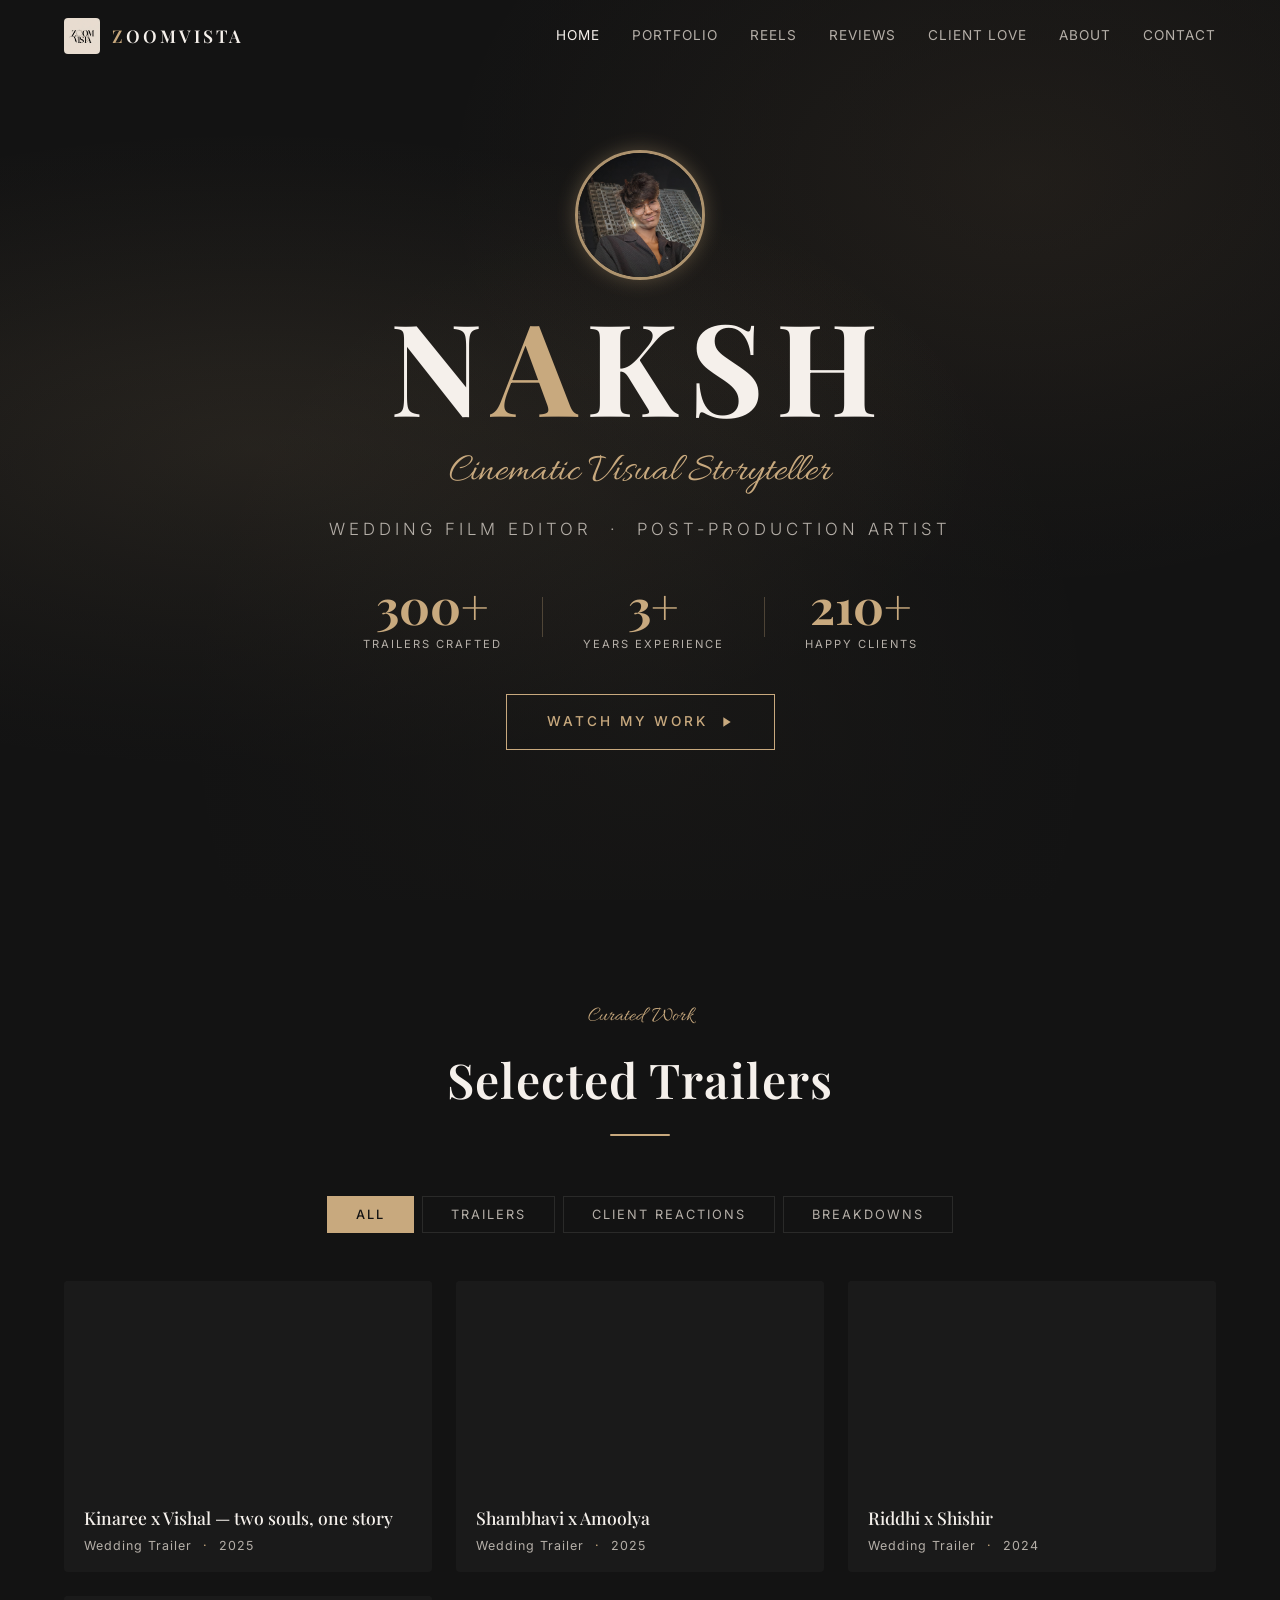
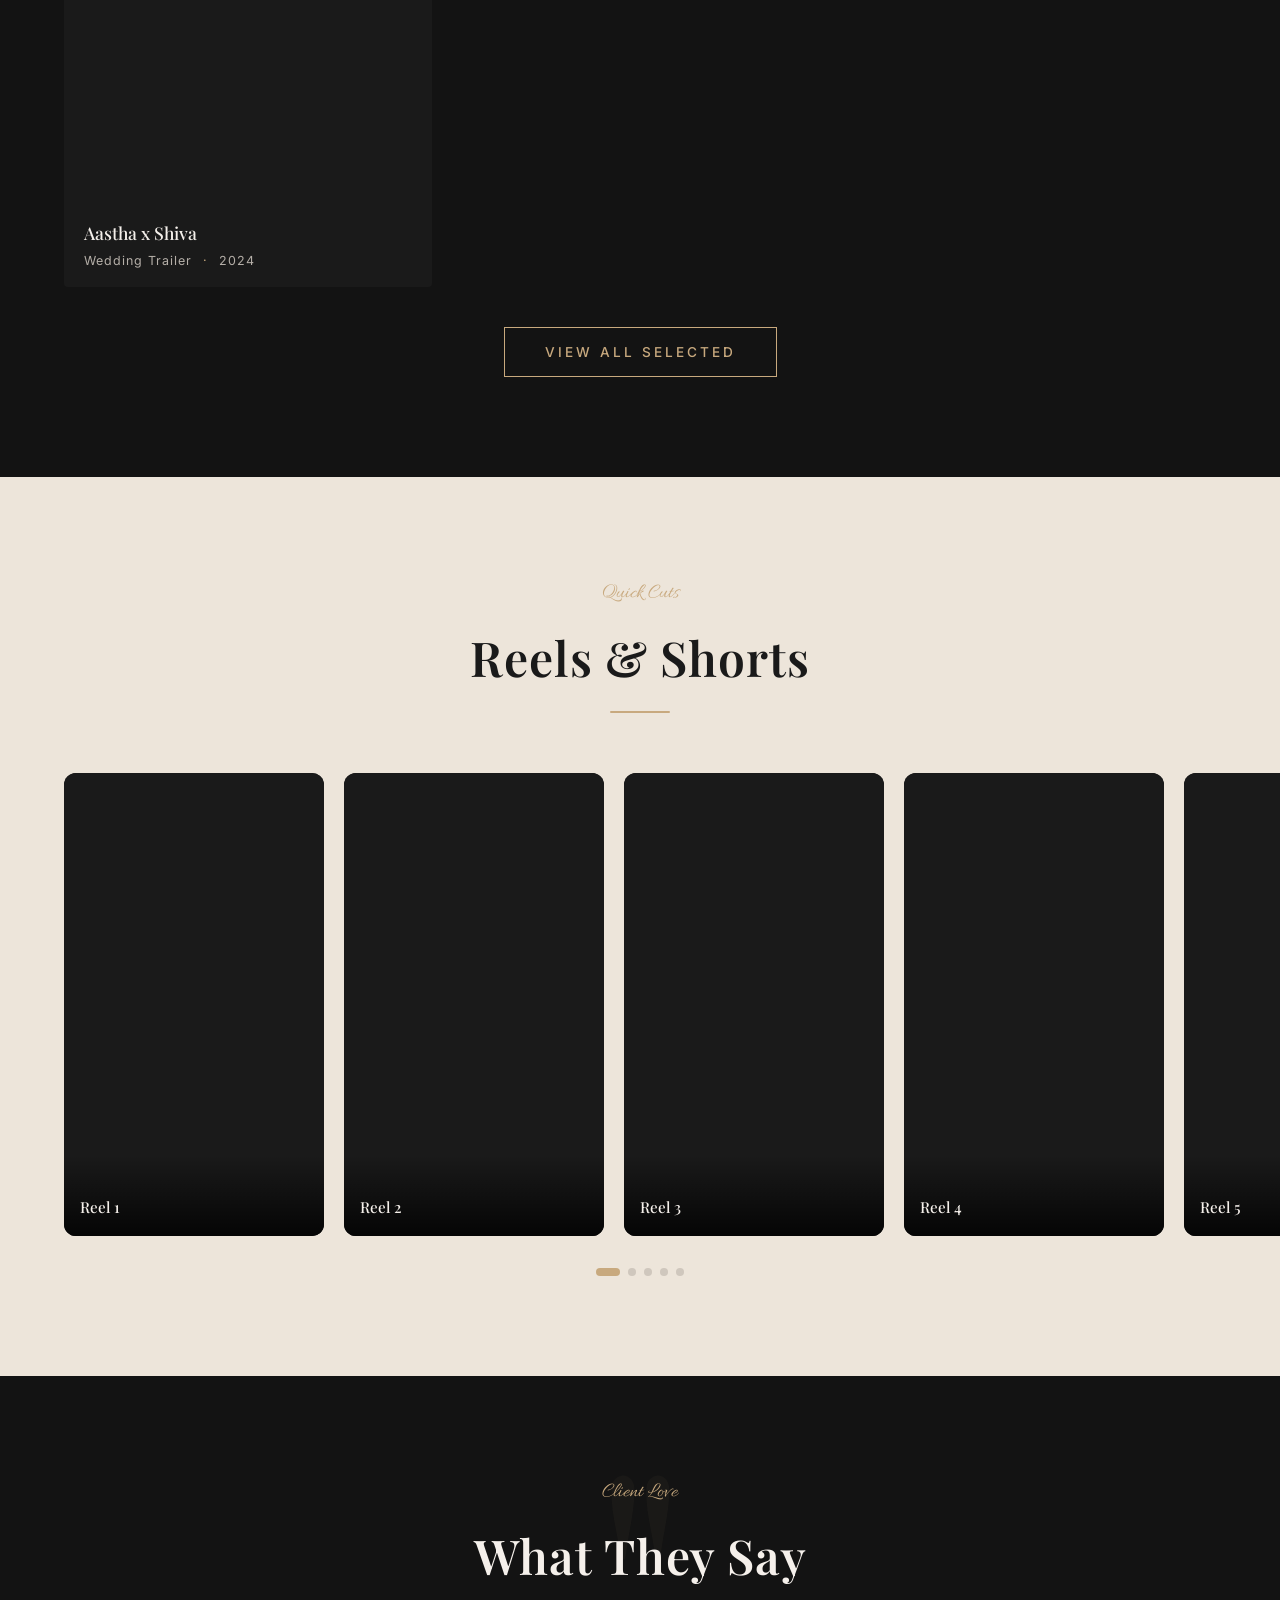
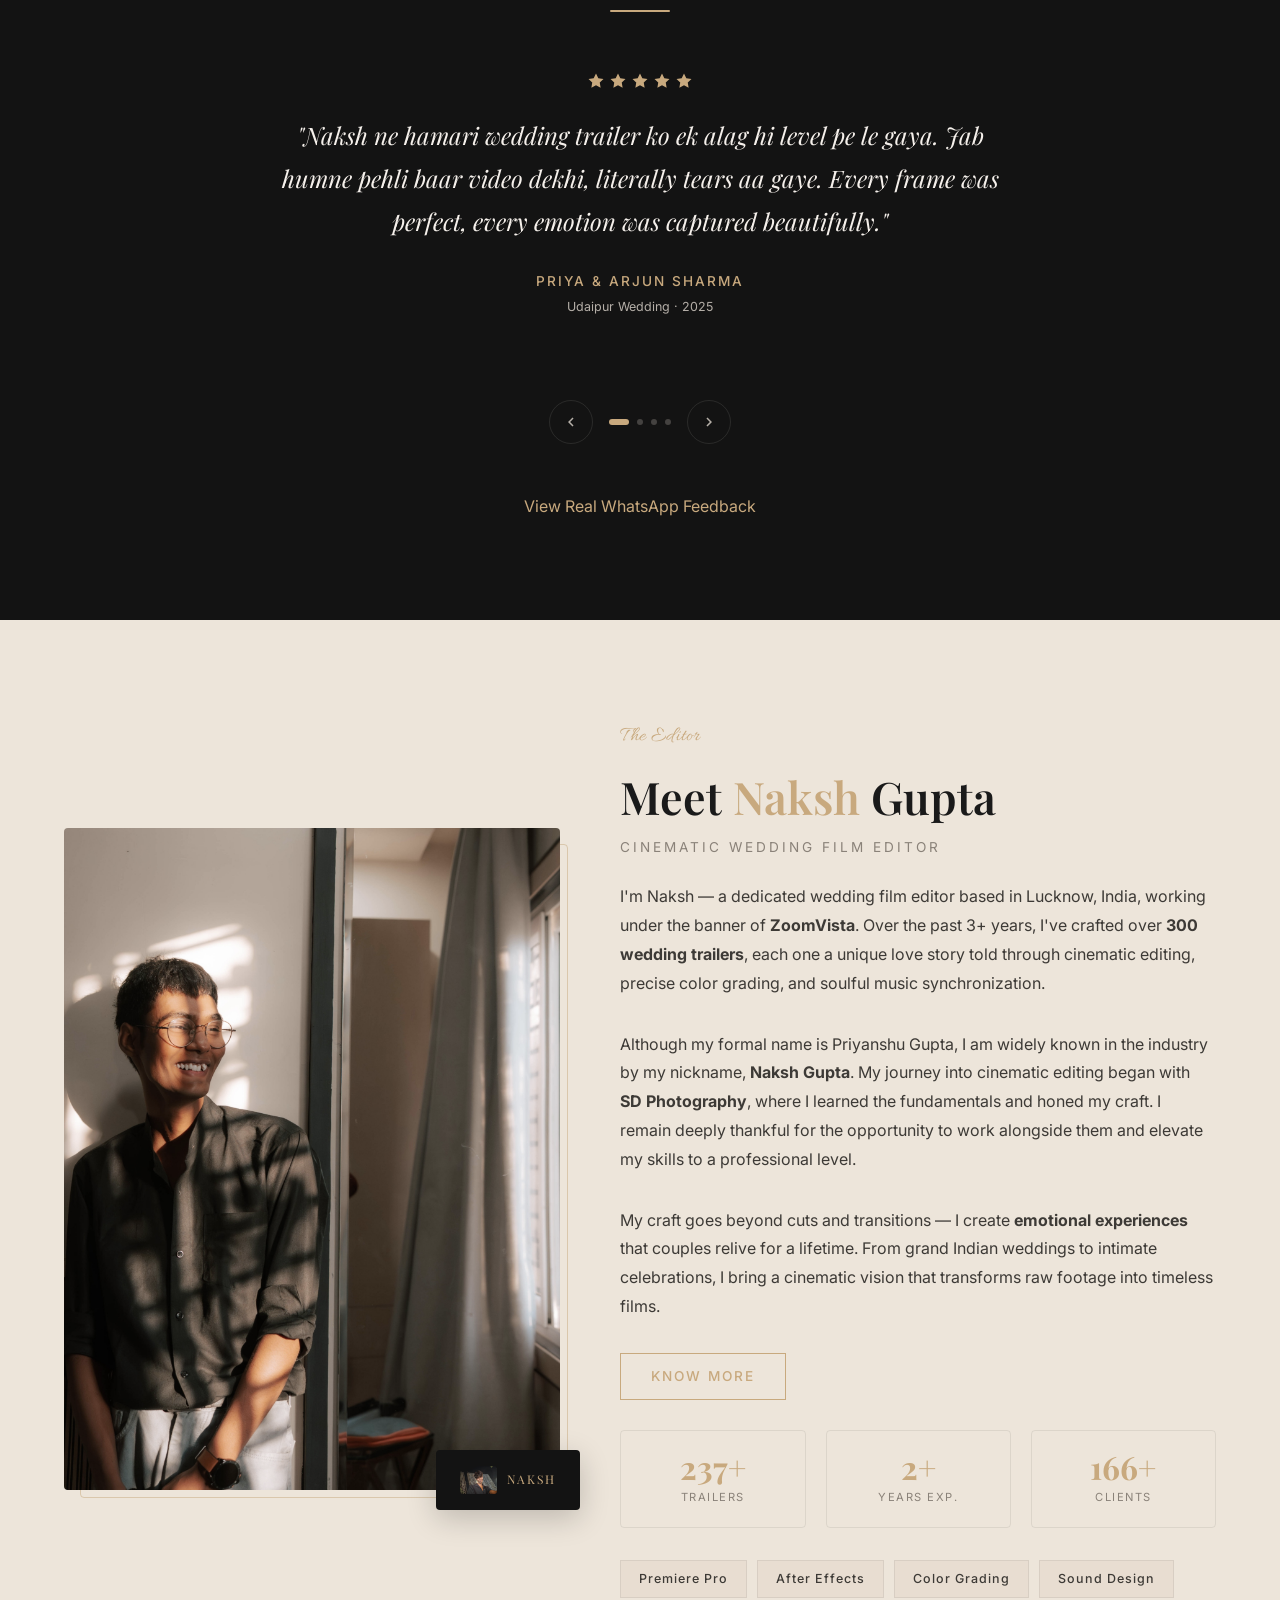
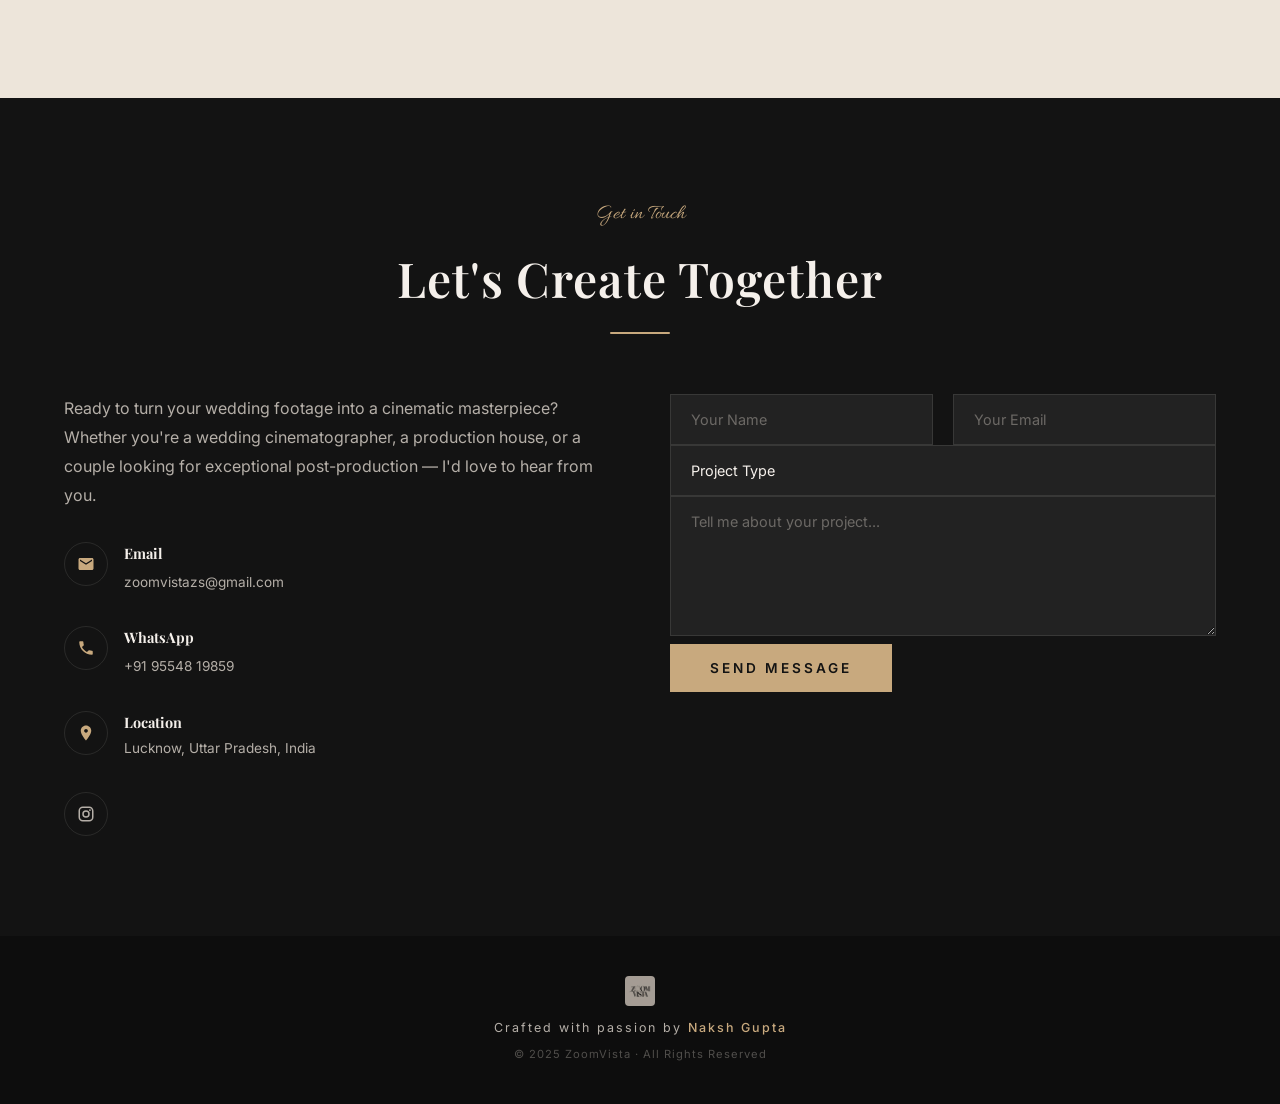
==== commit f69336a9: "Add new client reaction video" ====
--- a/index.html
+++ b/index.html
@@ -790,7 +790,7 @@
     <p class="footer-copy">© 2025 ZoomVista · All Rights Reserved</p>
   </footer>
 
-  <script src="script.js?v=4"></script>
+  <script src="script.js?v=5"></script>
 </body>
 
 </html>
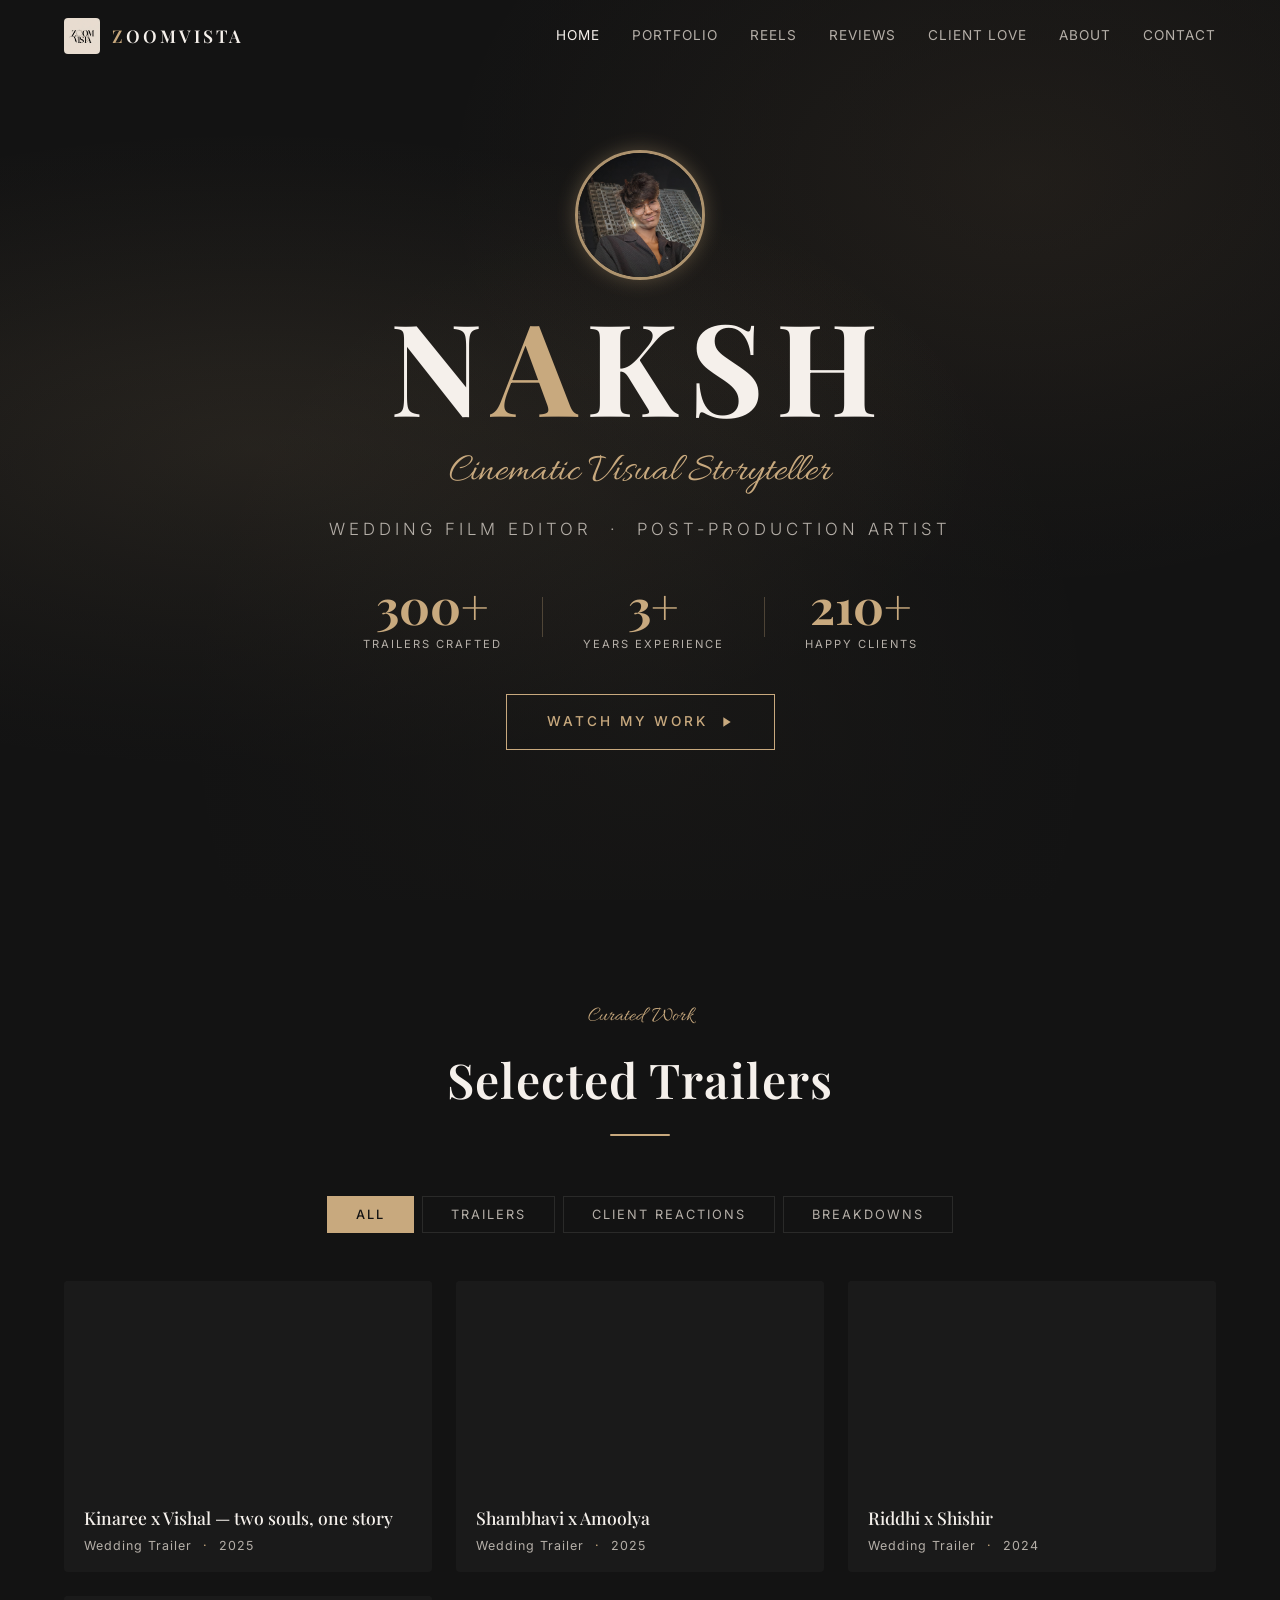
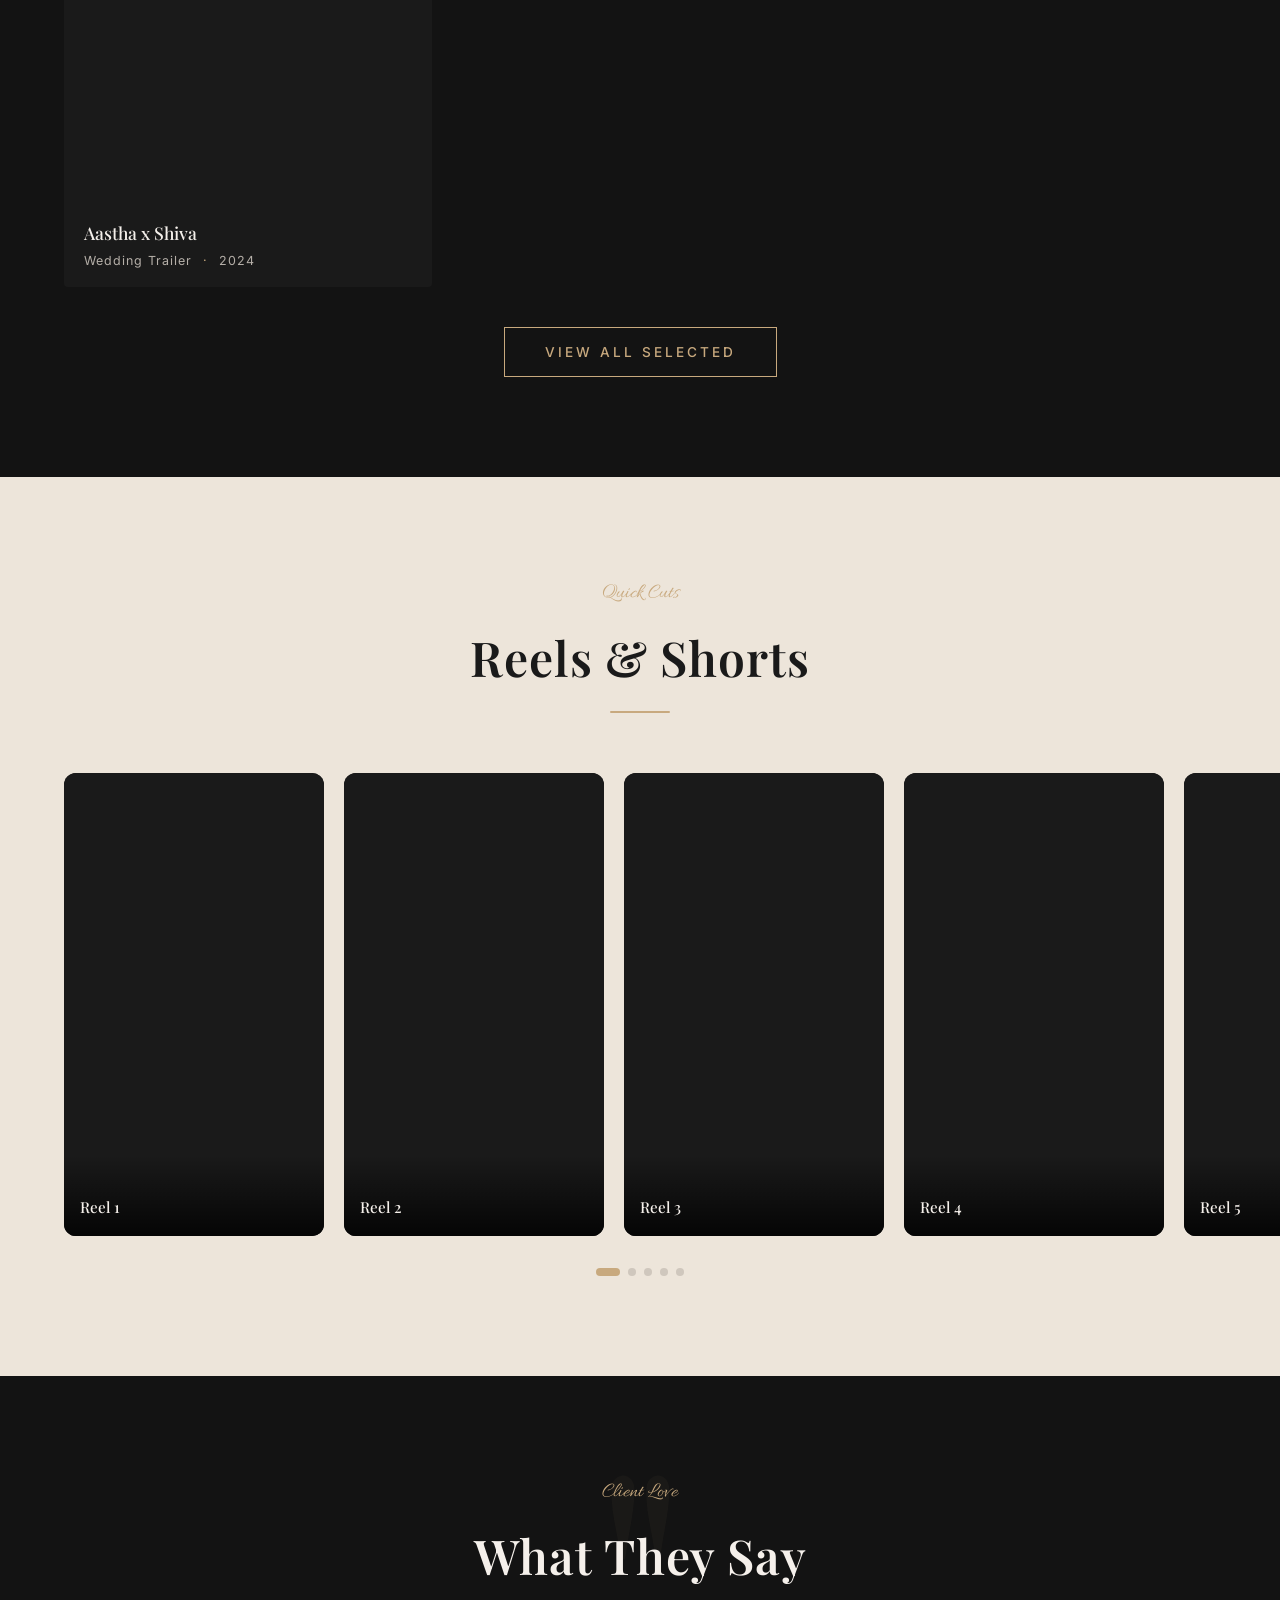
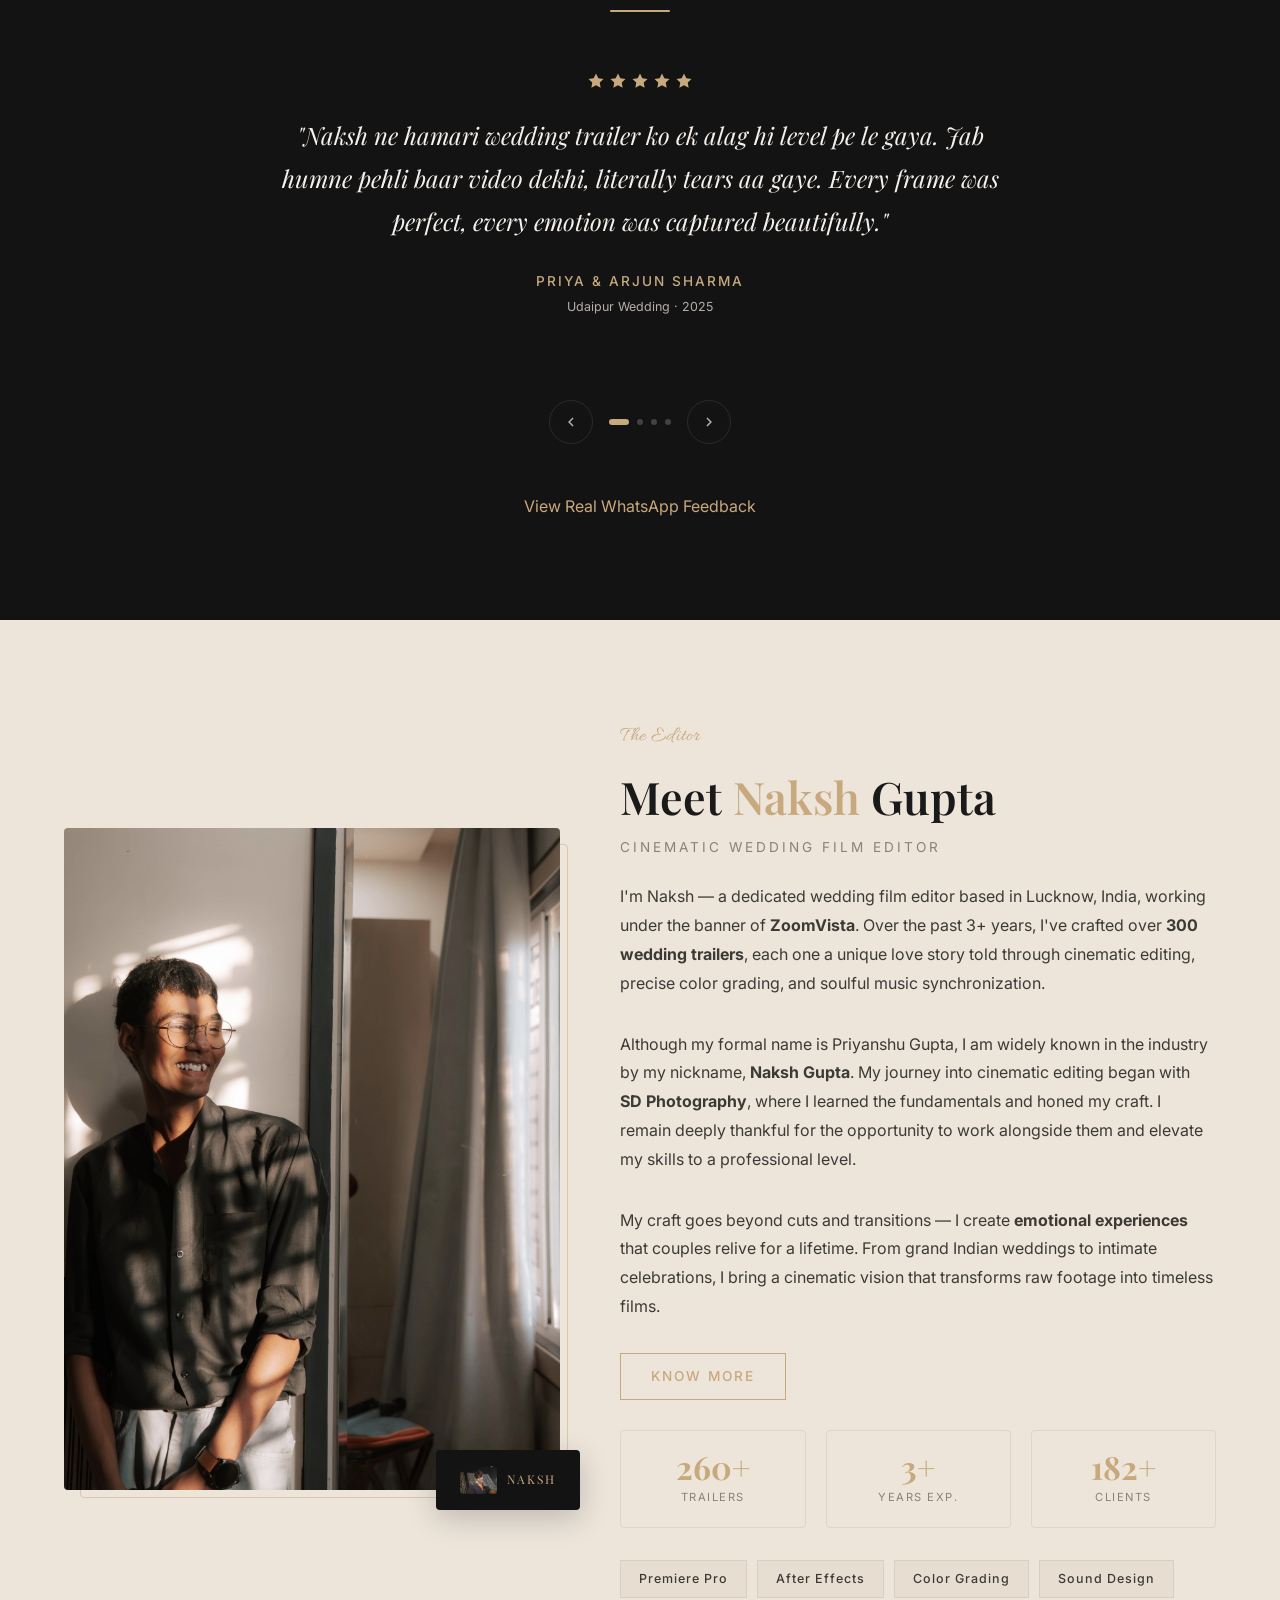
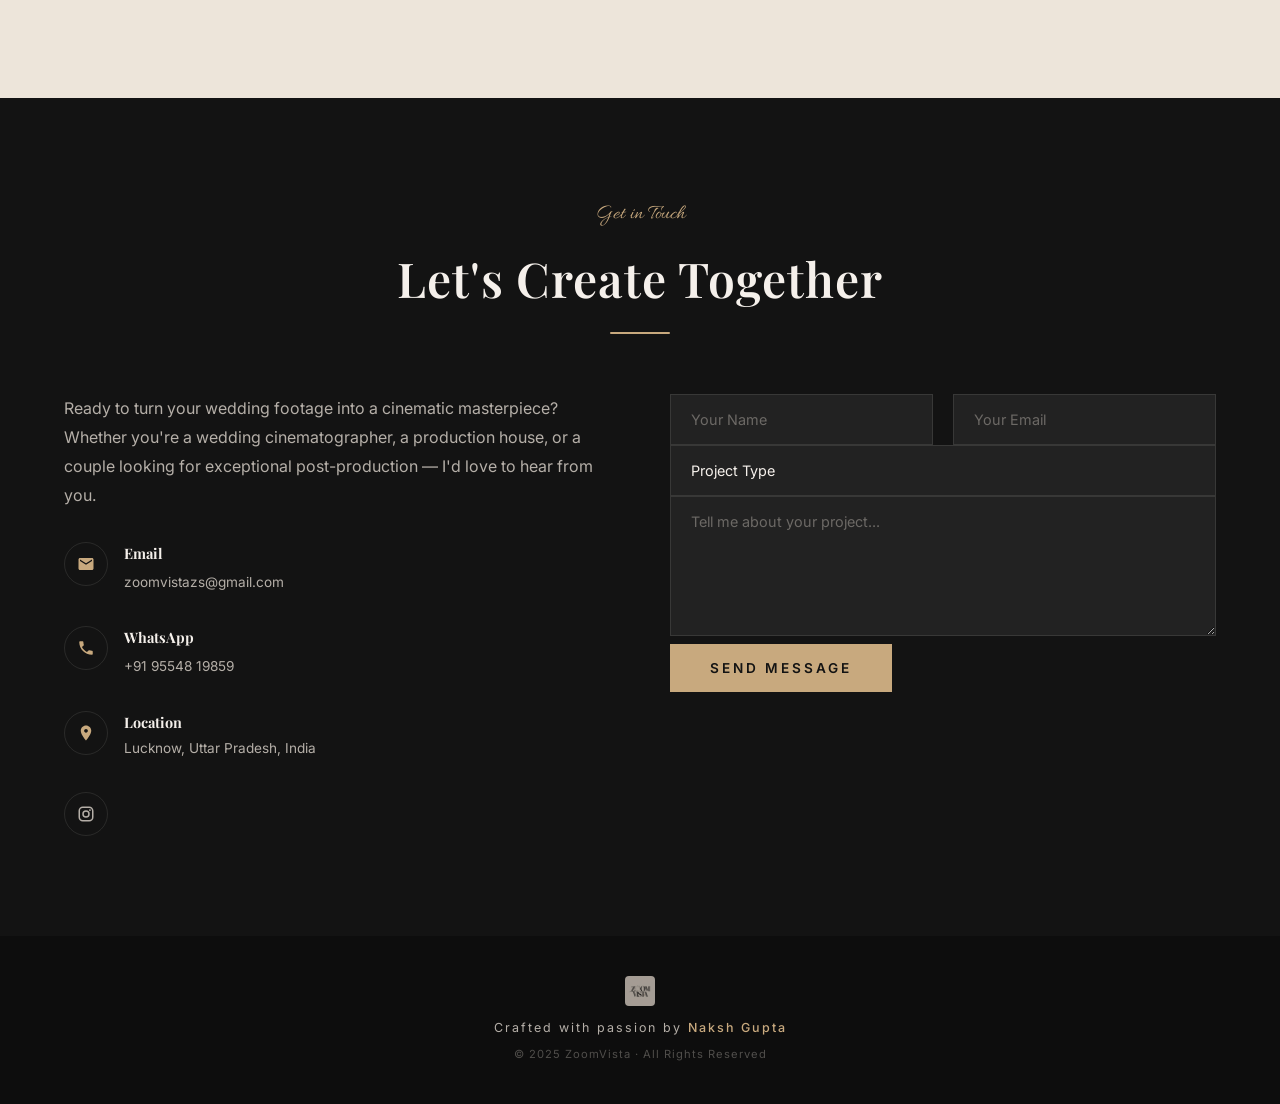
==== commit d3084a41: "Fix: Force sync new reaction video to localStorage" ====
--- a/index.html
+++ b/index.html
@@ -790,7 +790,7 @@
     <p class="footer-copy">© 2025 ZoomVista · All Rights Reserved</p>
   </footer>
 
-  <script src="script.js?v=5"></script>
+  <script src="script.js?v=6"></script>
 </body>
 
 </html>
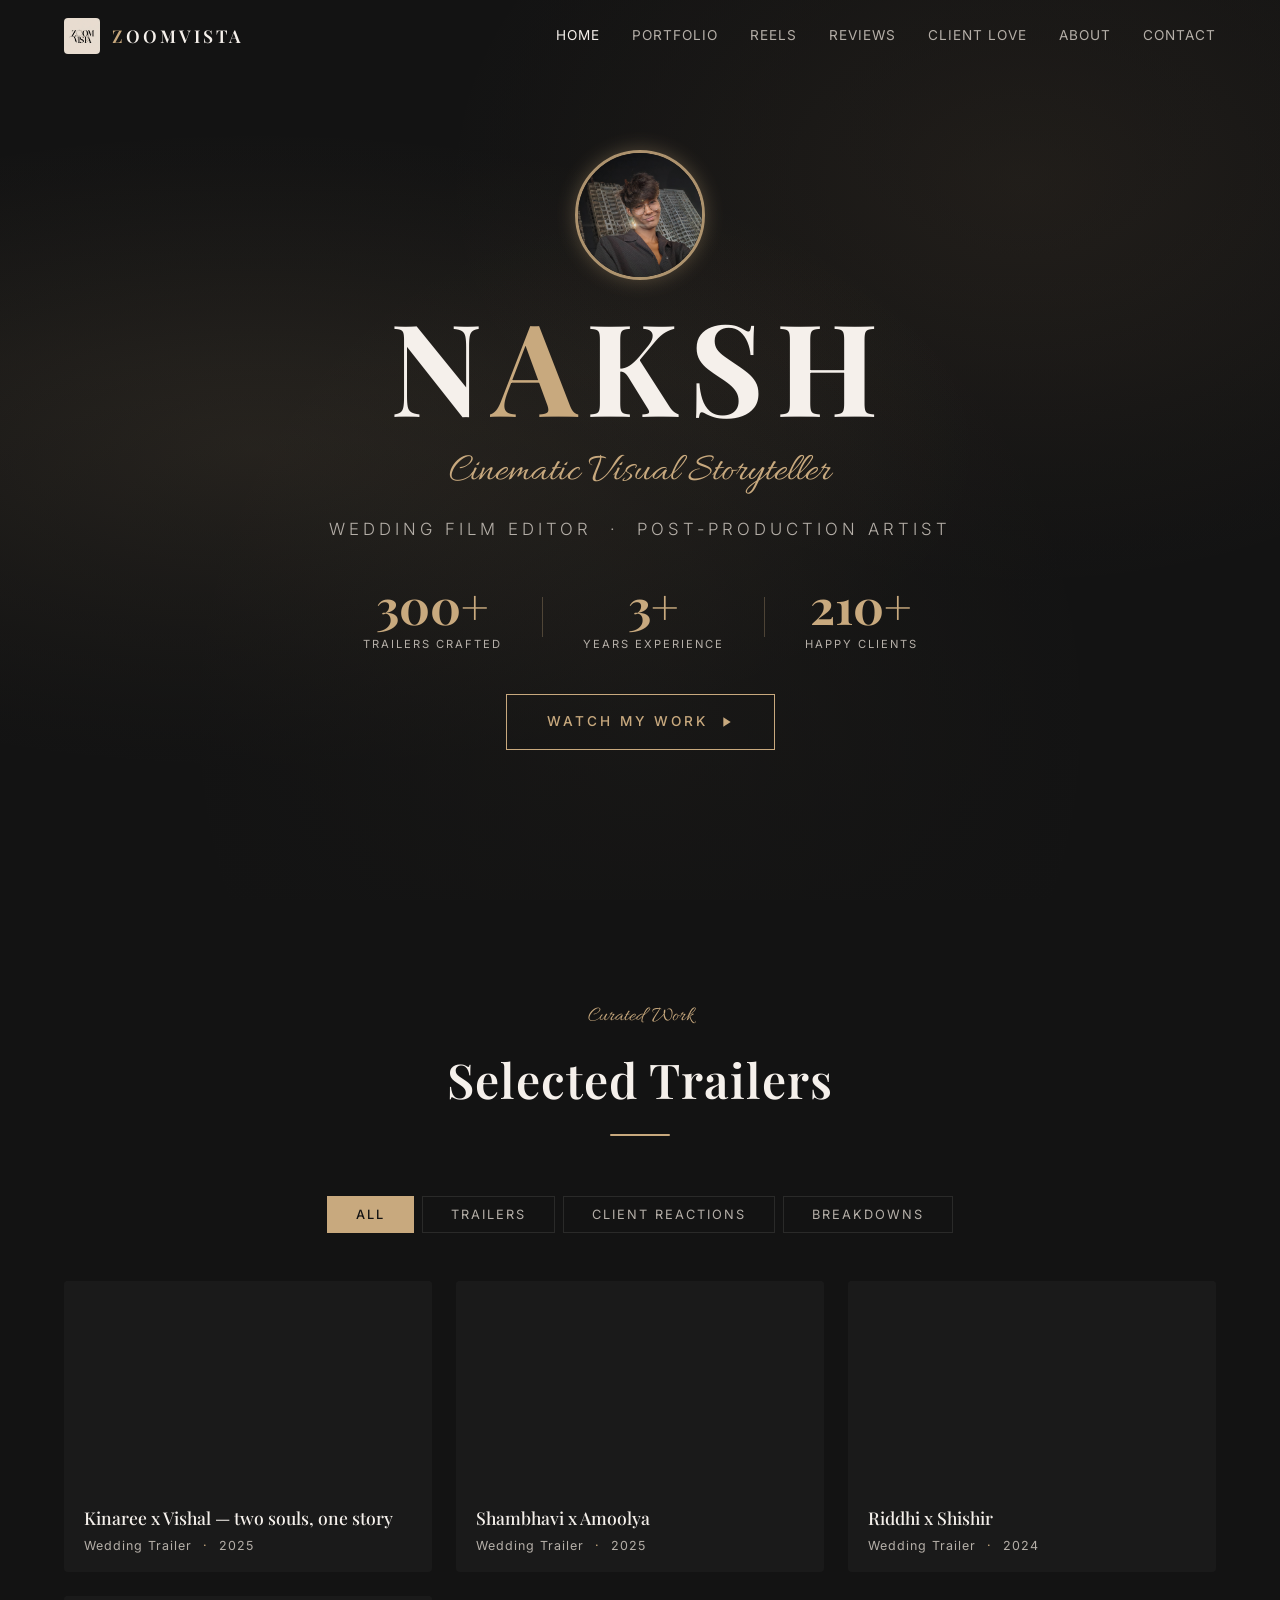
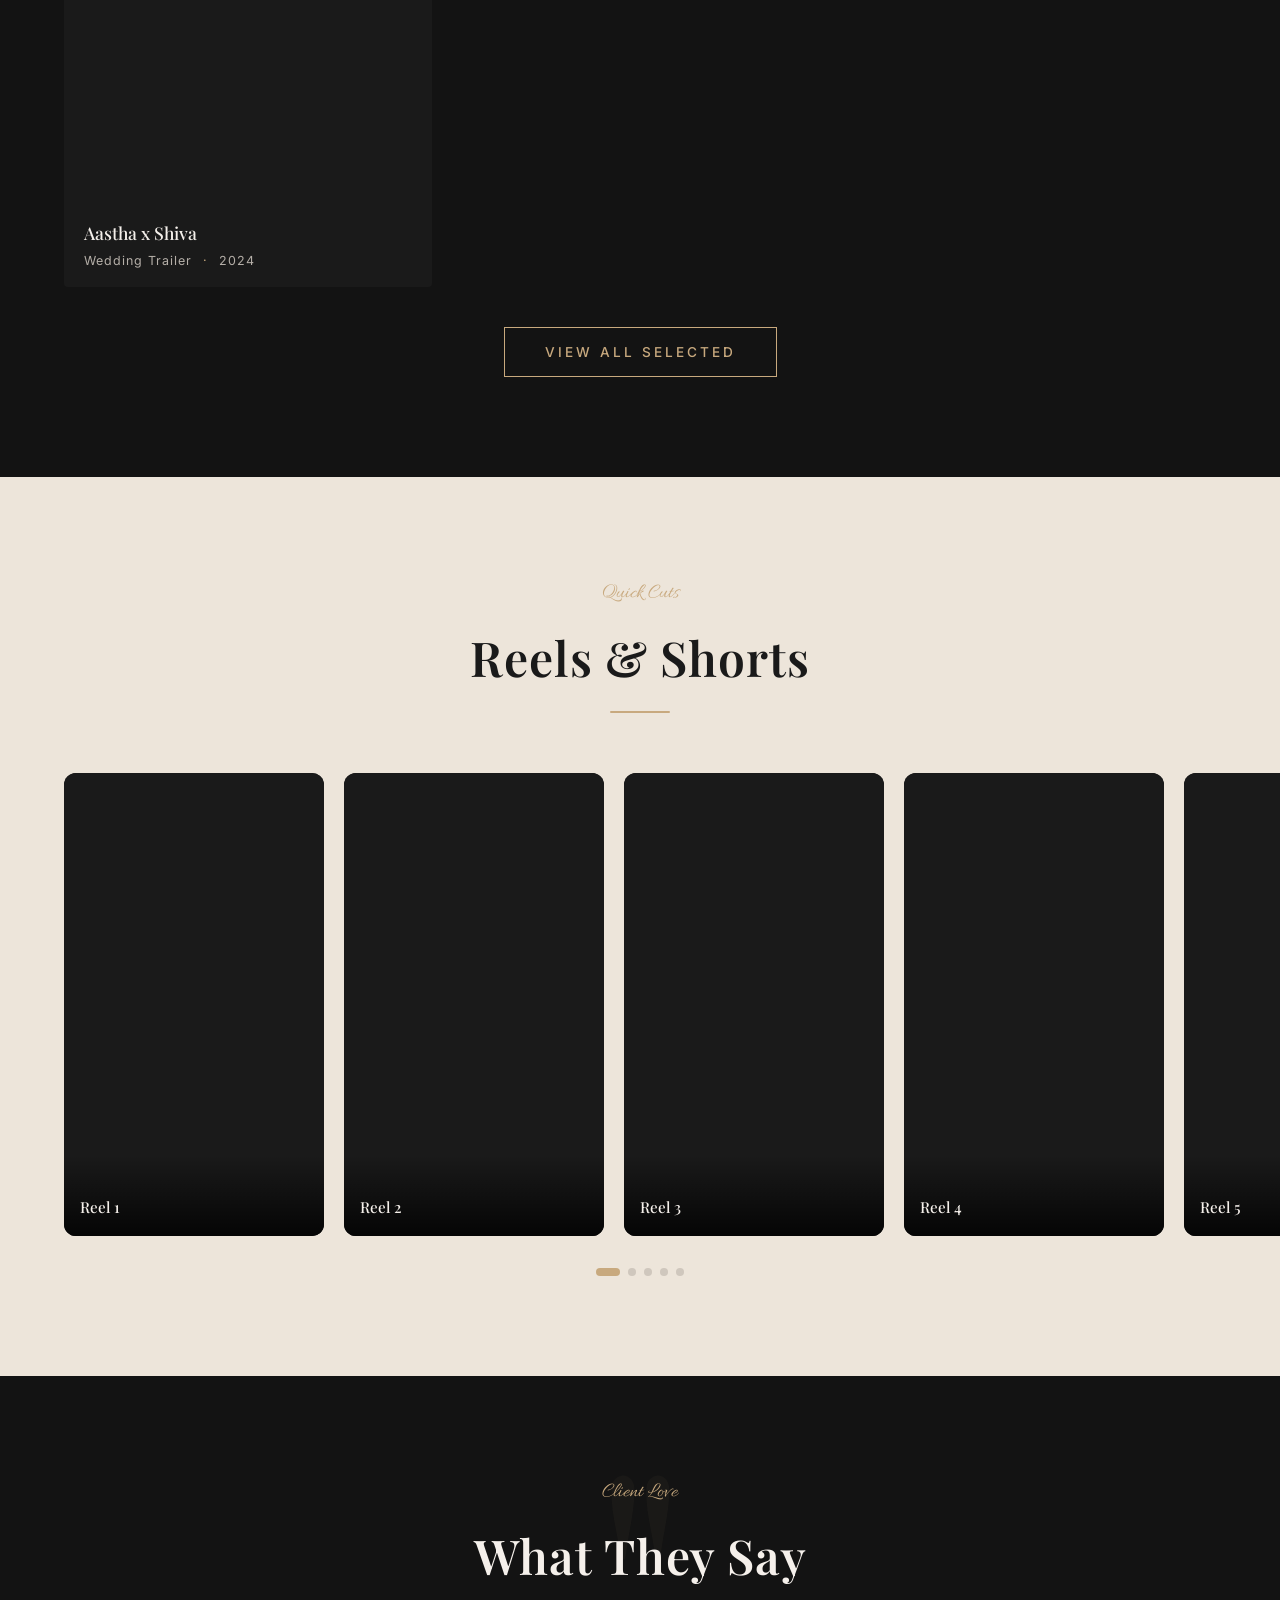
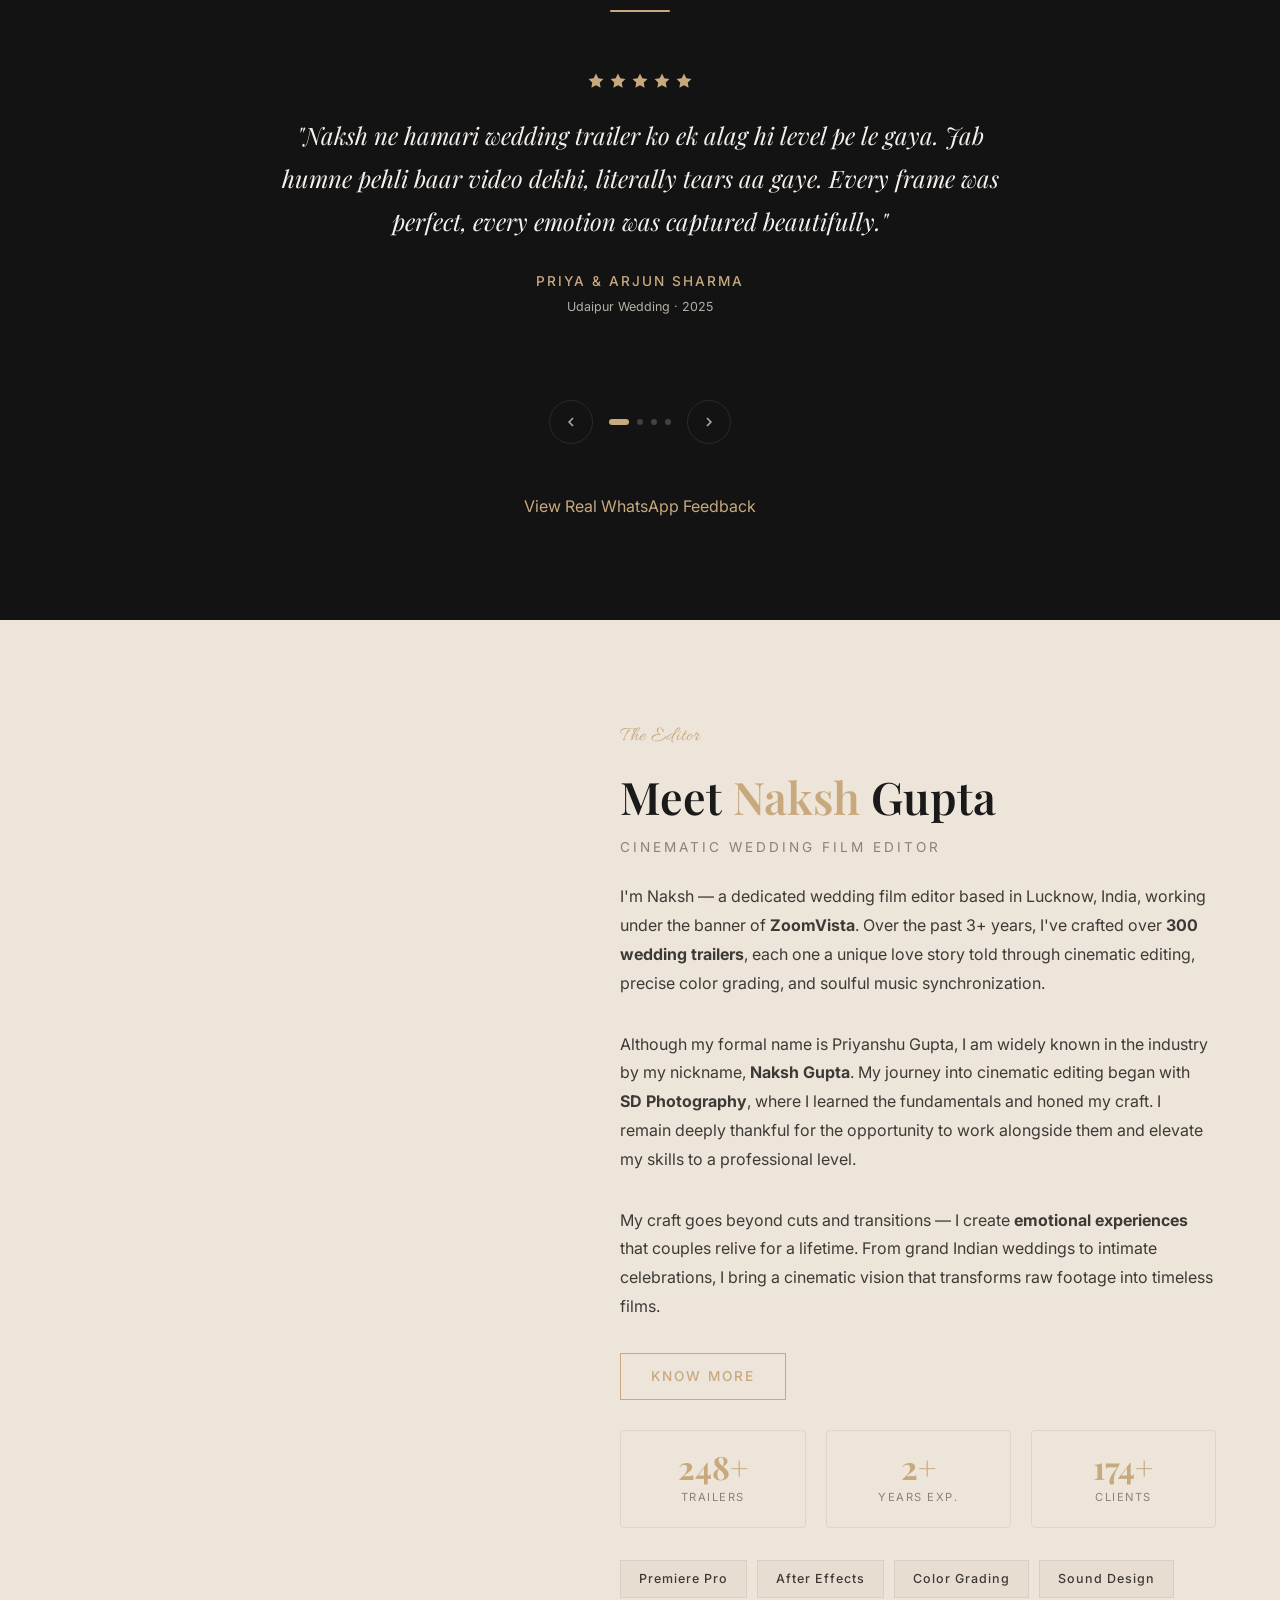
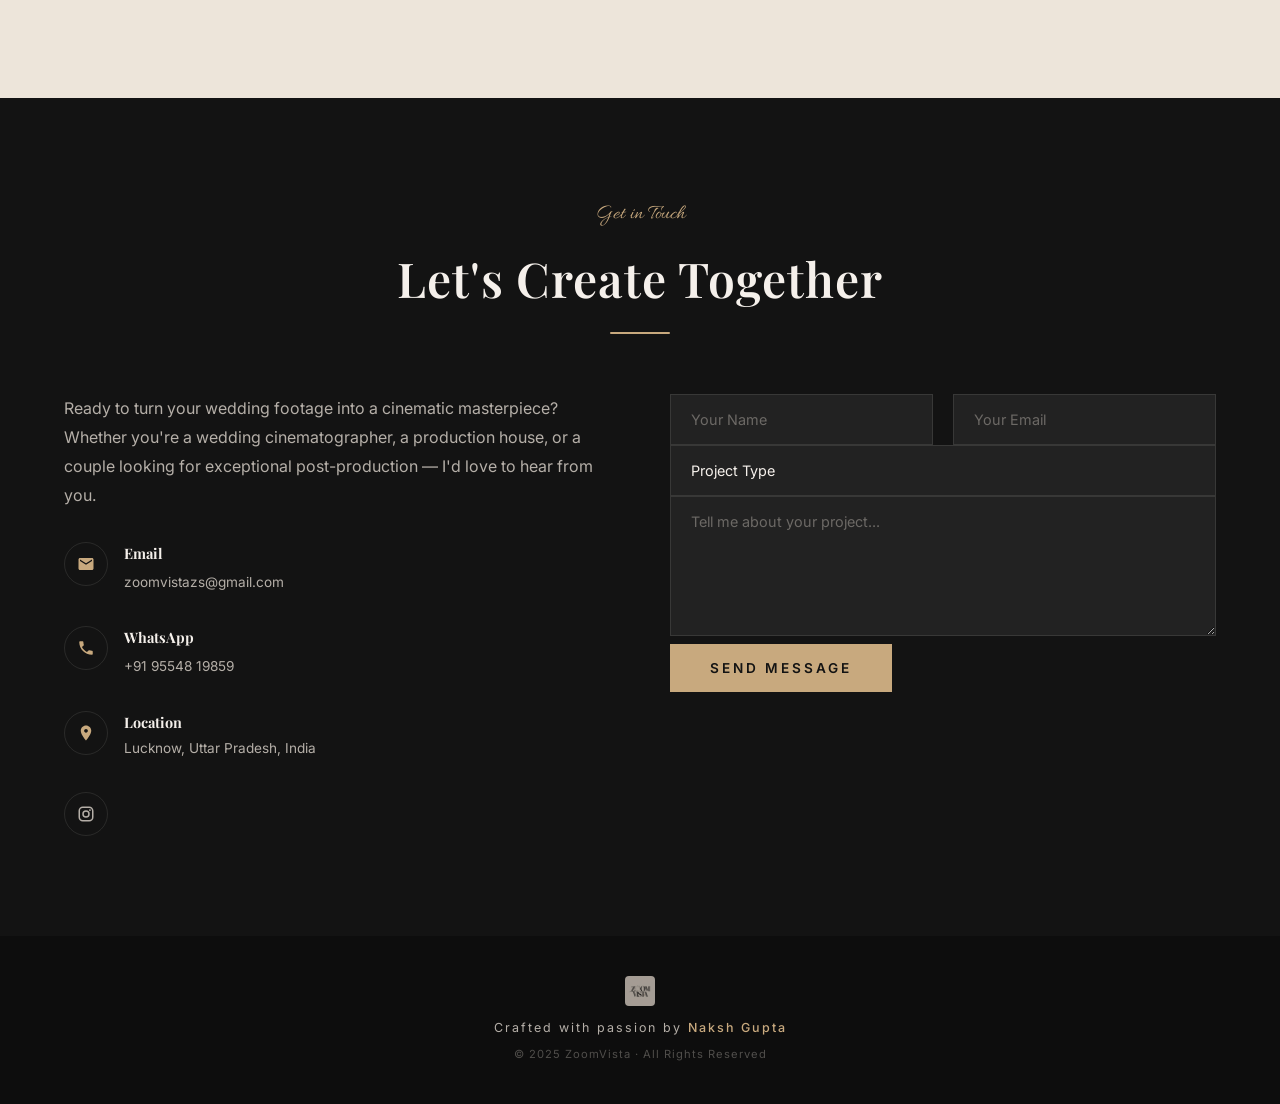
==== commit bf694593: "Fallback: Add reaction video directly to HTML" ====
--- a/index.html
+++ b/index.html
@@ -230,6 +230,21 @@
           </div>
           <div class="video-info">
             <h3>Client Reaction</h3>
+            <p class="video-meta">Live Review <span>·</span> 2024</p>
+          </div>
+        </div>
+
+        <!-- NEW CLIENT REACTION -->
+        <div class="video-card reveal" data-category="reaction">
+          <div class="video-wrapper">
+            <iframe loading="lazy" title="Gumlet video player"
+              src="https://play.gumlet.io/embed/69e694c3d04993c17e0940d4?background=false&autoplay=false&loop=false&disable_player_controls=false"
+              style="border:none; position: absolute; top: 0; left: 0; height: 100%; width: 100%;"
+              referrerpolicy="origin"
+              allow="accelerometer; gyroscope; autoplay; encrypted-media; picture-in-picture; fullscreen;clipboard-write;"></iframe>
+          </div>
+          <div class="video-info">
+            <h3>Client Feedback — ZoomVista</h3>
             <p class="video-meta">Live Review <span>·</span> 2024</p>
           </div>
         </div>
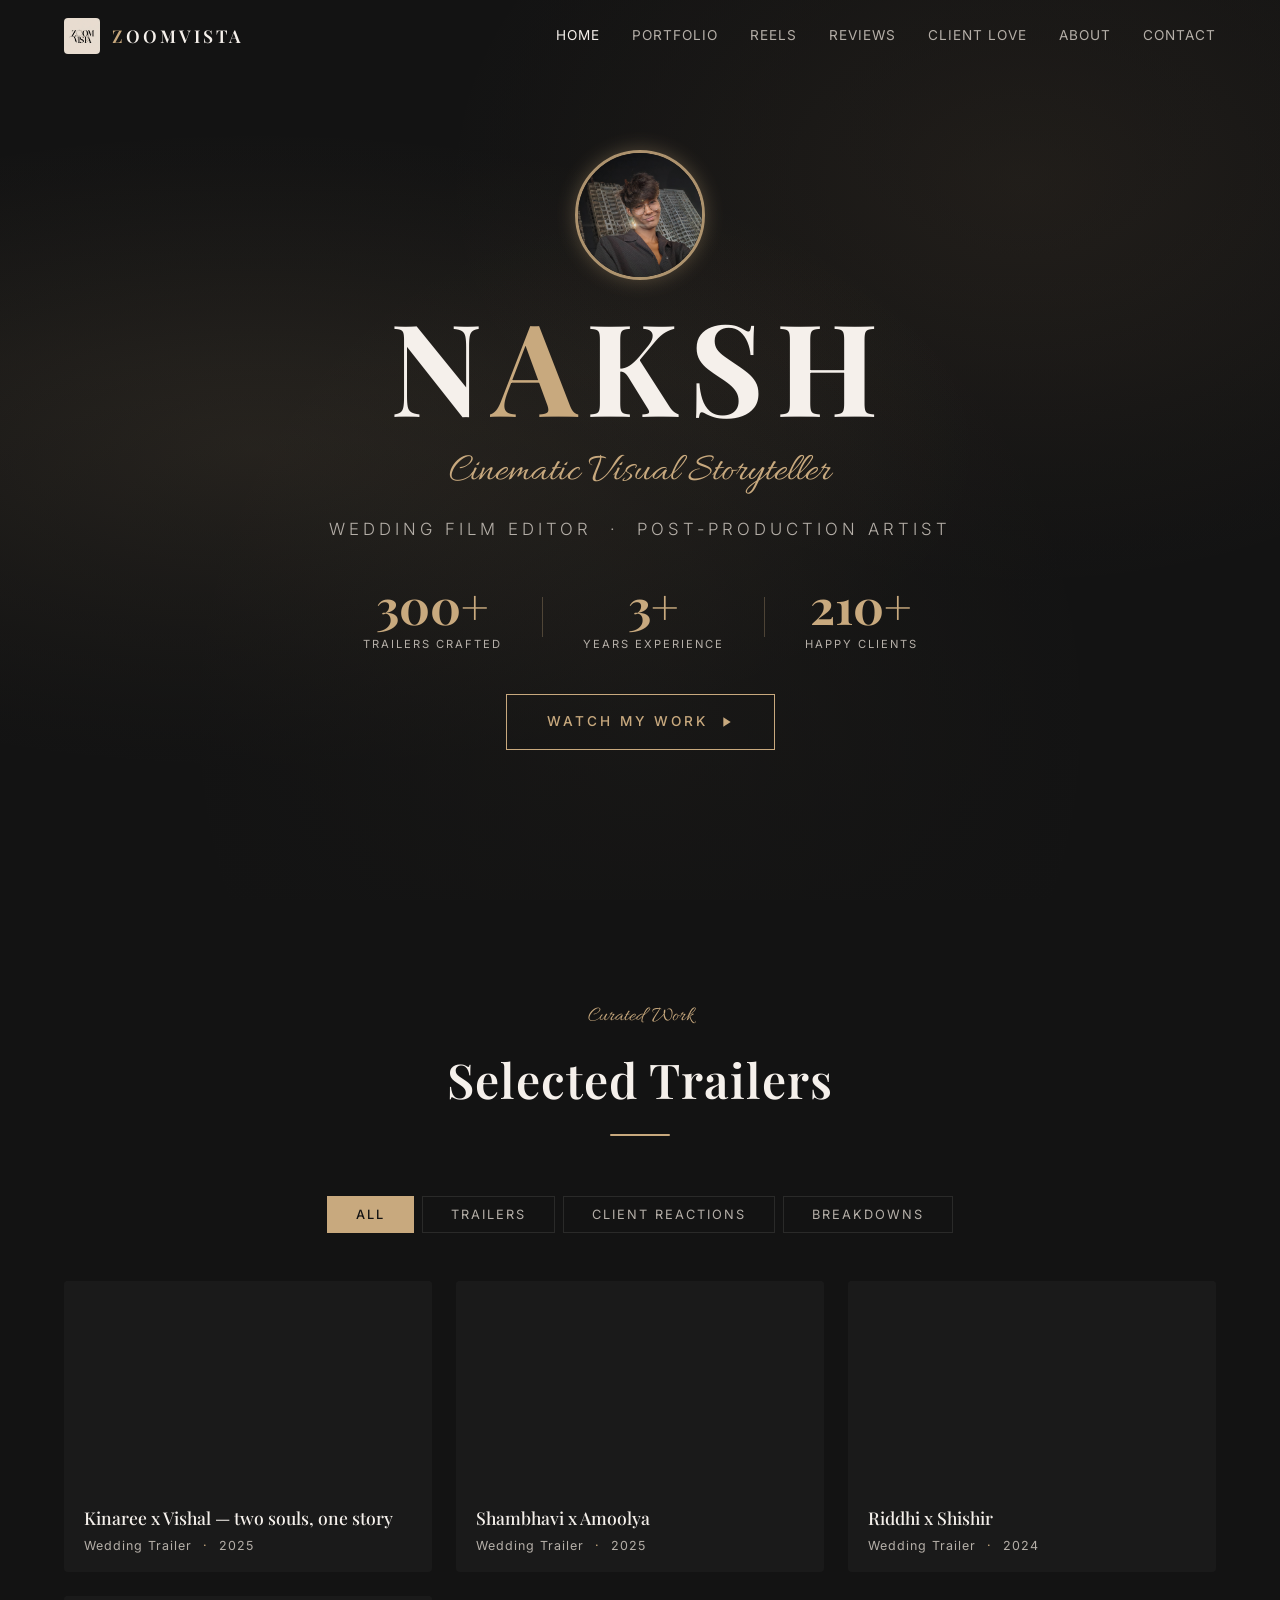
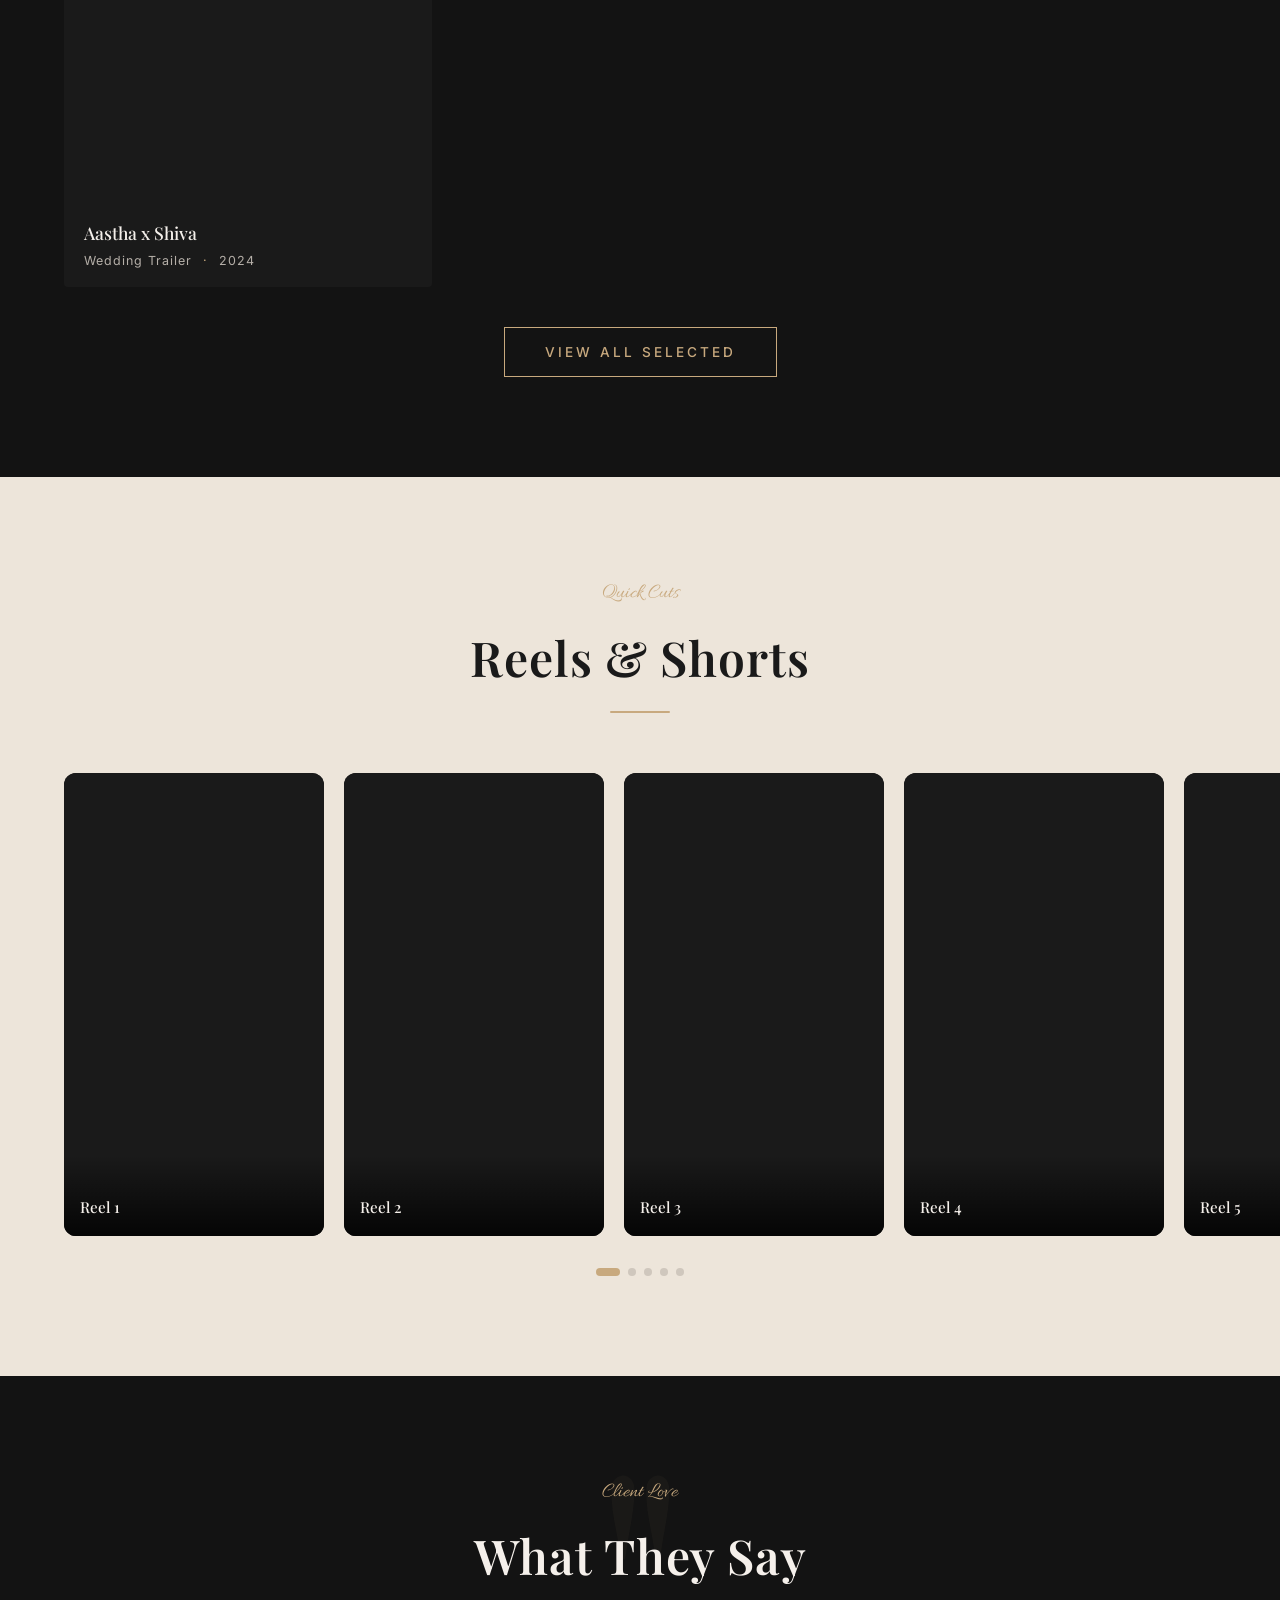
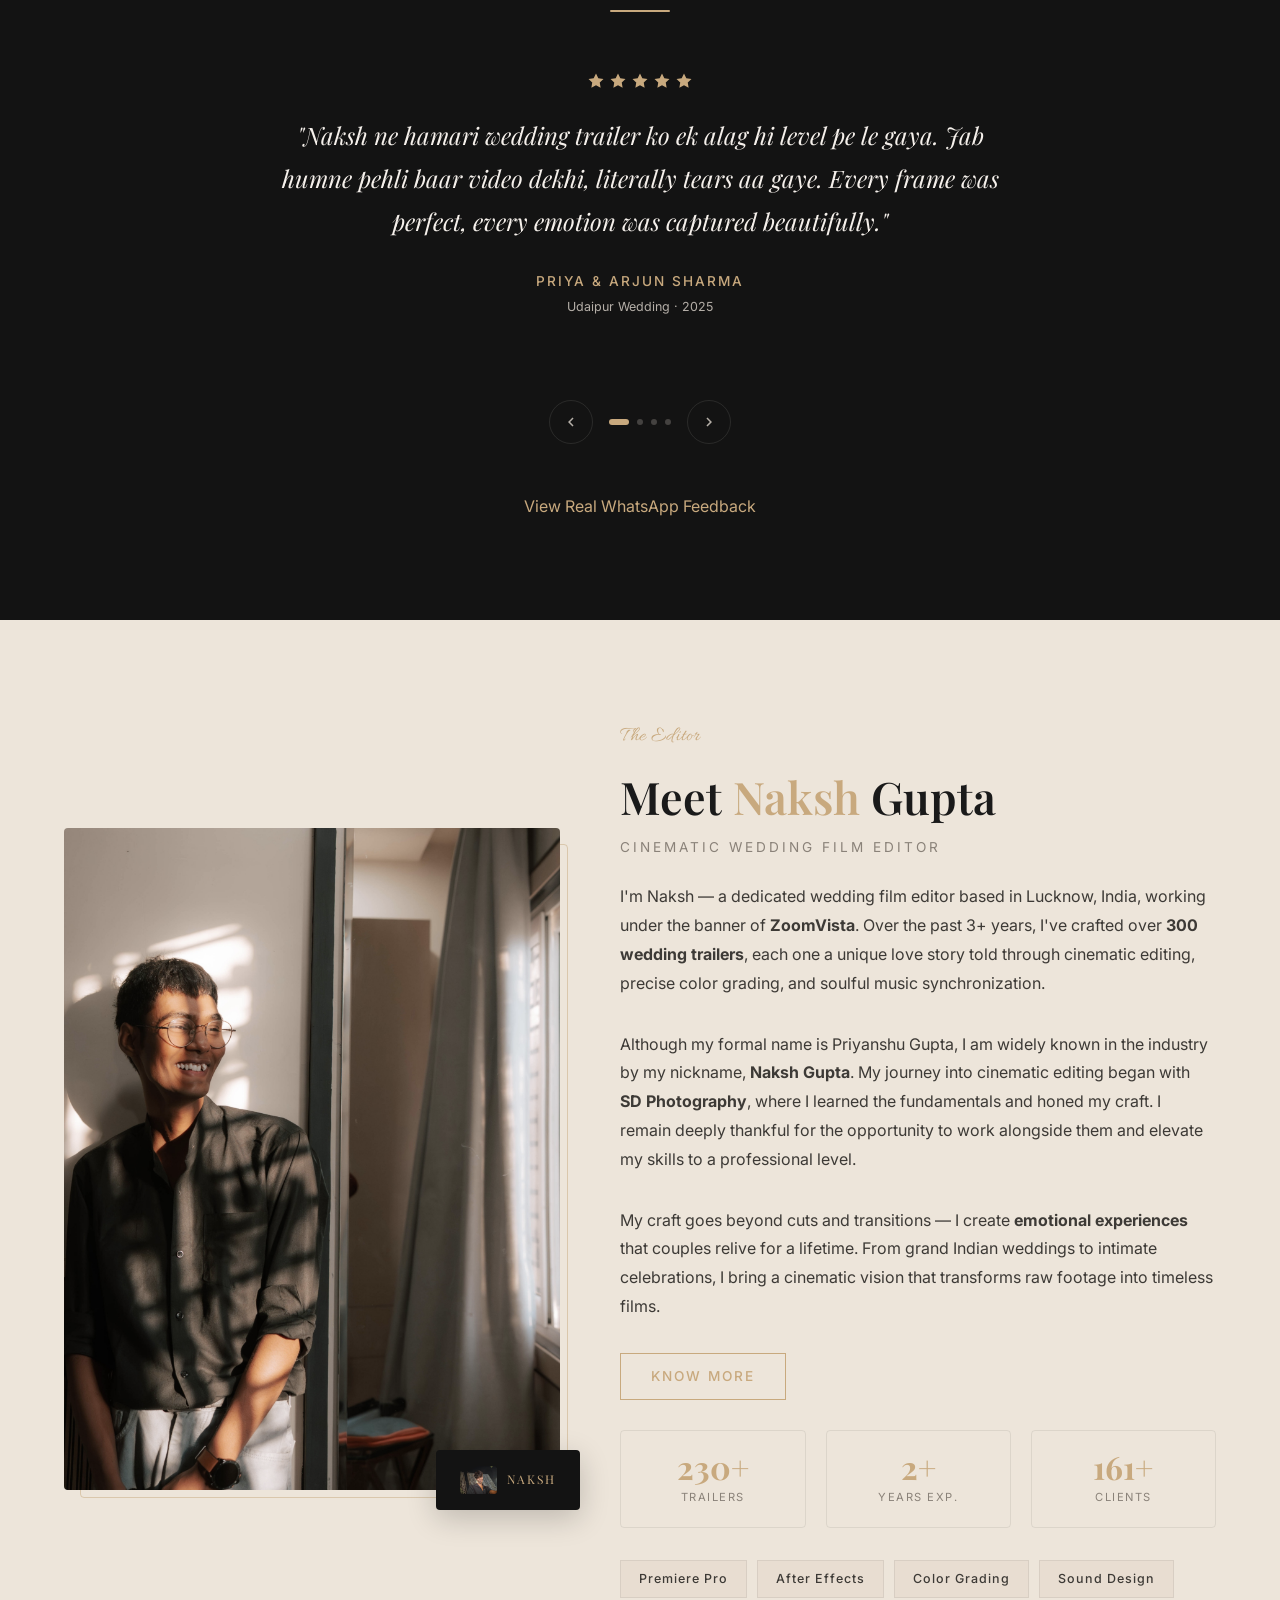
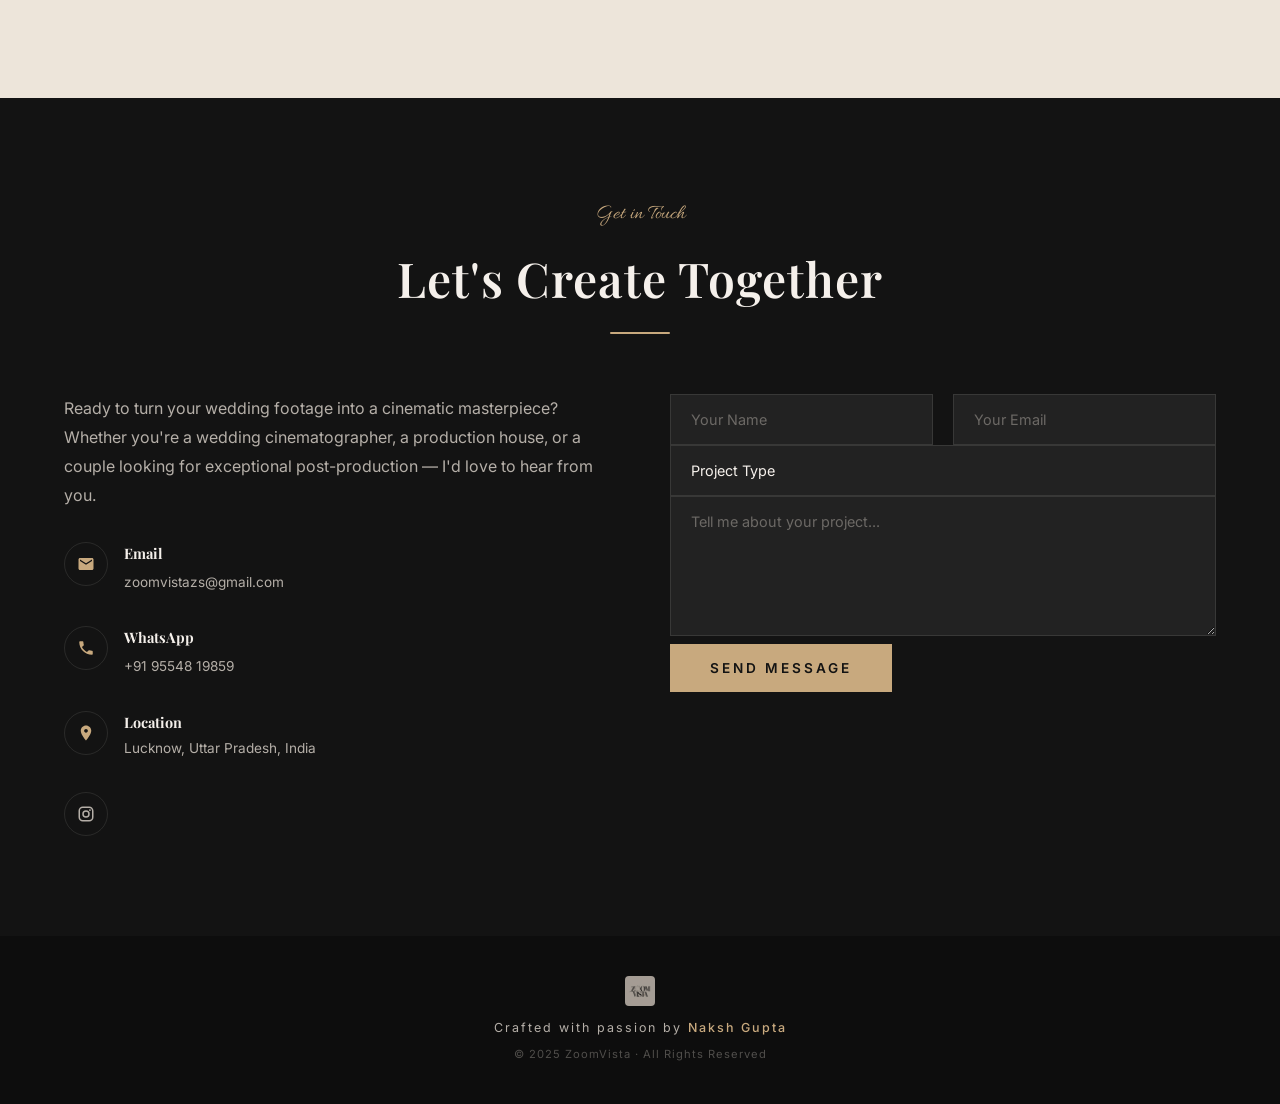
==== commit d80c0eb7: "Remove old reaction and add cleanup migration" ====
--- a/index.html
+++ b/index.html
@@ -218,21 +218,6 @@
           </div>
         </div>
 
-        <!-- VIDEO CARD 6 -->
-        <div class="video-card reveal reveal-delay-1" data-category="reaction">
-          <div class="video-wrapper">
-            <div class="video-placeholder">
-              <svg viewBox="0 0 24 24">
-                <path d="M8 5v14l11-7z" />
-              </svg>
-              <span>Reaction Video</span>
-            </div>
-          </div>
-          <div class="video-info">
-            <h3>Client Reaction</h3>
-            <p class="video-meta">Live Review <span>·</span> 2024</p>
-          </div>
-        </div>
 
         <!-- NEW CLIENT REACTION -->
         <div class="video-card reveal" data-category="reaction">
@@ -805,7 +790,7 @@
     <p class="footer-copy">© 2025 ZoomVista · All Rights Reserved</p>
   </footer>
 
-  <script src="script.js?v=6"></script>
+  <script src="script.js?v=7"></script>
 </body>
 
 </html>
